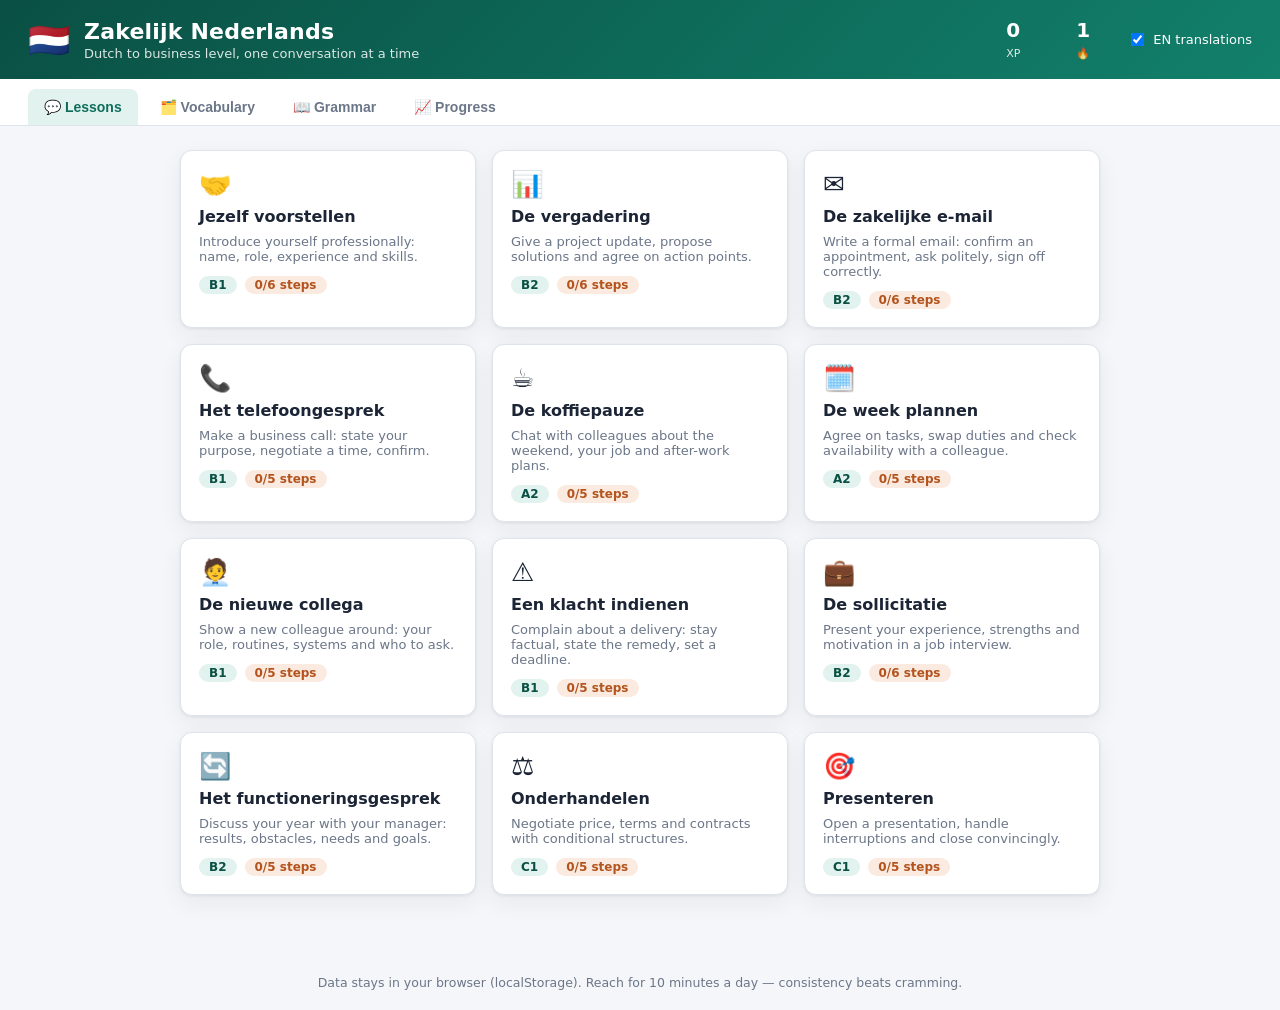
==== standalone.html @ 0f61bf0c "Add standalone single-file app and on-page startup diagnostics - standalone.html inlines all CSS/JS " ====
<!DOCTYPE html>
<html lang="en">
<head>
<meta charset="UTF-8" />
<meta name="viewport" content="width=device-width, initial-scale=1.0" />
<title>Zakelijk Nederlands — Dutch Business Chat Tutor (single file)</title>
<script>
window.onerror = function (msg, src, line) {
  var box = document.getElementById("fatal-error");
  if (box) {
    box.style.display = "block";
    box.textContent = "Error: " + msg + " (" + (src || "") + ":" + line + ")";
  }
  return false;
};
setTimeout(function () {
  var list = document.getElementById("scenario-list");
  var box = document.getElementById("fatal-error");
  if (list && list.children.length === 0 && box) {
    box.style.display = "block";
    box.textContent = "The app could not start: its script files did not load. Make sure index.html, styles.css and the js folder were all extracted together into the same folder — or open standalone.html, which works as a single file.";
  }
}, 1500);
</script>
<style>
:root {
  --bg: #f4f6f9;
  --panel: #ffffff;
  --ink: #1c2536;
  --muted: #6b7688;
  --accent: #0e6e5c;
  --accent-dark: #0a5044;
  --accent-soft: #e2f2ee;
  --line: #dfe4ec;
  --warn: #b3541e;
  --bot-bg: #ffffff;
  --user-bg: #0e6e5c;
  --radius: 12px;
  --shadow: 0 1px 3px rgba(28, 37, 54, 0.08), 0 8px 24px rgba(28, 37, 54, 0.06);
}

* { box-sizing: border-box; }

body {
  margin: 0;
  font-family: "Segoe UI", system-ui, -apple-system, sans-serif;
  background: var(--bg);
  color: var(--ink);
}

.topbar {
  display: flex;
  justify-content: space-between;
  align-items: center;
  flex-wrap: wrap;
  gap: 12px;
  padding: 18px 28px;
  background: linear-gradient(135deg, #0a5044, #0e6e5c 60%, #12806b);
  color: #fff;
}

.brand { display: flex; align-items: center; gap: 14px; }
.brand .flag { font-size: 34px; }
.brand h1 { margin: 0; font-size: 22px; letter-spacing: 0.2px; }
.tagline { margin: 2px 0 0; font-size: 13px; opacity: 0.85; }

.stats { display: flex; align-items: center; gap: 18px; }
.stat { text-align: center; min-width: 52px; }
.stat-num { display: block; font-size: 20px; font-weight: 700; }
.stat-label { font-size: 11px; opacity: 0.85; }

.toggle { display: flex; align-items: center; gap: 6px; font-size: 13px; cursor: pointer; }

.tabs {
  display: flex;
  gap: 6px;
  padding: 10px 28px 0;
  background: var(--panel);
  border-bottom: 1px solid var(--line);
}

.tab {
  border: none;
  background: transparent;
  padding: 10px 16px;
  font-size: 14px;
  font-weight: 600;
  color: var(--muted);
  border-radius: 8px 8px 0 0;
  cursor: pointer;
}

.tab.active { color: var(--accent); background: var(--accent-soft); }

main { max-width: 960px; margin: 0 auto; padding: 24px 20px 60px; }

.view { display: none; }
.view.active { display: block; }
.hidden { display: none !important; }

h2 { font-size: 20px; margin: 8px 0 6px; }
h3 { font-size: 16px; margin: 26px 0 10px; }
.muted { color: var(--muted); font-size: 13px; }

.scenario-list {
  display: grid;
  grid-template-columns: repeat(auto-fill, minmax(280px, 1fr));
  gap: 16px;
}

.scenario-card {
  background: var(--panel);
  border: 1px solid var(--line);
  border-radius: var(--radius);
  padding: 18px;
  cursor: pointer;
  box-shadow: var(--shadow);
  transition: transform 0.12s ease, border-color 0.12s ease;
  display: flex;
  flex-direction: column;
  gap: 8px;
}

.scenario-card:hover { transform: translateY(-2px); border-color: var(--accent); }
.scenario-card .icon { font-size: 26px; }
.scenario-card h3 { margin: 0; font-size: 16px; }
.scenario-card p { margin: 0; font-size: 13px; color: var(--muted); }

.chip {
  display: inline-block;
  padding: 2px 10px;
  border-radius: 999px;
  background: var(--accent-soft);
  color: var(--accent-dark);
  font-size: 12px;
  font-weight: 700;
}

.chip.done { background: #e7f0e2; color: #3c6e26; }
.chip.warn { background: #fbeadf; color: var(--warn); }

.scenario-header { display: flex; align-items: center; justify-content: space-between; gap: 12px; flex-wrap: wrap; }
.scenario-title { display: flex; align-items: center; gap: 10px; }
.step-dots { display: flex; gap: 6px; }
.step-dots span { width: 10px; height: 10px; border-radius: 50%; background: var(--line); }
.step-dots span.done { background: var(--accent); }
.step-dots span.current { background: var(--warn); }

.tips-box {
  background: #fdf8ef;
  border: 1px solid #eedfbf;
  border-radius: var(--radius);
  padding: 12px 16px;
  margin: 14px 0;
  font-size: 13.5px;
}
.tips-box strong { display: block; margin-bottom: 4px; }
.tips-box ul { margin: 0; padding-left: 18px; }

.chat-window {
  background: #eef1f6;
  border: 1px solid var(--line);
  border-radius: var(--radius);
  height: 420px;
  overflow-y: auto;
  padding: 18px;
  display: flex;
  flex-direction: column;
  gap: 12px;
}

.msg { max-width: 78%; padding: 10px 14px; border-radius: 14px; font-size: 15px; line-height: 1.45; box-shadow: var(--shadow); }
.msg.bot { background: var(--bot-bg); border: 1px solid var(--line); align-self: flex-start; border-bottom-left-radius: 4px; }
.msg.user { background: var(--user-bg); color: #fff; align-self: flex-end; border-bottom-right-radius: 4px; }
.msg.coach { background: #fff7ed; border: 1px solid #f5ddba; color: #7c4a12; align-self: flex-start; max-width: 92%; font-size: 13.5px; }
.msg .nl { font-weight: 600; }
.msg .nl-block { display: block; }
.msg .en-block { display: block; margin-top: 4px; font-size: 13px; opacity: 0.75; font-weight: 400; }
.msg.user .en-block { opacity: 0.8; }
.msg.coach .label { display: block; font-weight: 700; text-transform: uppercase; font-size: 11px; letter-spacing: 0.6px; margin-bottom: 3px; }
.msg.typing { opacity: 0.6; font-style: italic; }

.composer { display: flex; gap: 8px; margin-top: 14px; }
#chat-input {
  flex: 1;
  padding: 12px 14px;
  border: 1px solid var(--line);
  border-radius: 10px;
  font-size: 15px;
  font-family: inherit;
}
#chat-input:focus { outline: 2px solid var(--accent); border-color: transparent; }

.btn {
  border: 1px solid var(--line);
  background: var(--panel);
  color: var(--ink);
  padding: 10px 16px;
  border-radius: 10px;
  font-size: 14px;
  font-weight: 600;
  cursor: pointer;
  font-family: inherit;
}
.btn.primary { background: var(--accent); border-color: var(--accent); color: #fff; }
.btn.primary:hover { background: var(--accent-dark); }
.btn.ghost { background: transparent; }
.btn.ghost:hover { background: var(--accent-soft); }
.btn.small { padding: 4px 10px; font-size: 12px; }

.composer-foot { min-height: 20px; margin-top: 6px; font-size: 13px; color: var(--muted); }
#coach-note.good { color: var(--accent); }
#coach-note.warn { color: var(--warn); }

.vocab-controls { display: flex; justify-content: space-between; align-items: flex-end; gap: 14px; flex-wrap: wrap; }
.vocab-buttons { display: flex; gap: 8px; align-items: center; flex-wrap: wrap; }
.vocab-buttons select { padding: 9px 10px; border: 1px solid var(--line); border-radius: 8px; font-family: inherit; font-size: 13px; }

.review-panel { margin: 18px 0; }
.flashcard {
  background: var(--panel);
  border: 1px solid var(--line);
  border-radius: var(--radius);
  padding: 22px;
  box-shadow: var(--shadow);
  text-align: center;
}
.card-top { display: flex; justify-content: space-between; align-items: center; margin-bottom: 10px; }
.card-word { font-size: 28px; font-weight: 700; margin: 18px 0; }
.card-answer { font-size: 18px; color: var(--accent-dark); margin-bottom: 14px; }
.card-actions { display: flex; flex-direction: column; gap: 12px; align-items: center; }
.grade-row { display: flex; gap: 8px; }
.btn.grade.again { border-color: #d8a29a; color: #a83a2c; }
.btn.grade.hard { border-color: #e0bd8a; color: #94601a; }
.btn.grade.good { border-color: #9fc6a4; color: #2f7a3a; }
.btn.grade.easy { border-color: #9ab7d8; color: #2b5fa3; }

.vocab-table { margin-top: 8px; display: grid; grid-template-columns: repeat(auto-fill, minmax(260px, 1fr)); gap: 10px; }
.vocab-item {
  background: var(--panel);
  border: 1px solid var(--line);
  border-radius: 10px;
  padding: 10px 14px;
  font-size: 14px;
}
.vocab-item .nl-word { font-weight: 700; }
.vocab-item .en-word { display: block; color: var(--muted); font-size: 13px; margin-top: 2px; }
.vocab-item .meta { display: flex; gap: 6px; margin-top: 6px; }
.vocab-item .box-chip { font-size: 11px; padding: 1px 8px; border-radius: 999px; background: var(--accent-soft); color: var(--accent-dark); }

.grammar-list { display: grid; gap: 12px; }
.grammar-item { background: var(--panel); border: 1px solid var(--line); border-radius: var(--radius); padding: 16px 18px; }
.grammar-item h4 { margin: 0 0 6px; font-size: 15px; }
.grammar-item p { margin: 0; font-size: 14px; line-height: 1.55; color: #33405a; }

.progress-cards { display: grid; grid-template-columns: repeat(auto-fill, minmax(180px, 1fr)); gap: 12px; }
.progress-card { background: var(--panel); border: 1px solid var(--line); border-radius: var(--radius); padding: 16px; }
.progress-card .big { font-size: 26px; font-weight: 800; color: var(--accent-dark); }
.progress-card .lbl { font-size: 12px; color: var(--muted); text-transform: uppercase; letter-spacing: 0.5px; }

.progress-scenarios { display: grid; gap: 10px; }
.progress-row { display: flex; align-items: center; gap: 12px; background: var(--panel); border: 1px solid var(--line); border-radius: 10px; padding: 10px 14px; }
.progress-row .name { flex: 1; font-size: 14px; font-weight: 600; }
.progress-bar { width: 180px; height: 8px; background: var(--line); border-radius: 999px; overflow: hidden; }
.progress-bar i { display: block; height: 100%; background: var(--accent); }

.foot { text-align: center; color: var(--muted); font-size: 12.5px; padding: 20px; }

.fatal-error {
  display: none;
  margin: 16px auto 0;
  max-width: 720px;
  background: #fbe3e0;
  border: 1px solid #e5a49d;
  color: #8c2f24;
  border-radius: 10px;
  padding: 12px 16px;
  font-size: 14px;
  text-align: left;
}

.storage-warning {
  margin: 0 auto 10px;
  max-width: 640px;
  background: #fbeadf;
  border: 1px solid #ecc7a8;
  color: var(--warn);
  border-radius: 10px;
  padding: 10px 14px;
  font-size: 13px;
  text-align: left;
}

@media (max-width: 640px) {
  .topbar { padding: 14px 16px; }
  .tabs { padding: 8px 12px 0; }
  .chat-window { height: 340px; }
  .progress-bar { width: 100px; }
}

</style>
</head>
<body>
<div id="fatal-error" class="fatal-error" style="display:none"></div>
<noscript><div class="fatal-error">This app needs JavaScript enabled.</div></noscript>
<header class="topbar">
  <div class="brand">
    <span class="flag">🇳🇱</span>
    <div>
      <h1>Zakelijk Nederlands</h1>
      <p class="tagline">Dutch to business level, one conversation at a time</p>
    </div>
  </div>
  <div class="stats">
    <div class="stat" title="Experience points"><span class="stat-num" id="stat-xp">0</span><span class="stat-label">XP</span></div>
    <div class="stat" title="Day streak"><span class="stat-num" id="stat-streak">1</span><span class="stat-label">🔥</span></div>
    <label class="toggle">
      <input type="checkbox" id="toggle-translations" checked />
      <span>EN translations</span>
    </label>
  </div>
</header>

<nav class="tabs">
  <button class="tab active" data-view="lessons">💬 Lessons</button>
  <button class="tab" data-view="vocab">🗂️ Vocabulary</button>
  <button class="tab" data-view="grammar">📖 Grammar</button>
  <button class="tab" data-view="progress">📈 Progress</button>
</nav>

<main id="main">

  <section id="view-lessons" class="view active">
    <div id="scenario-list" class="scenario-list"></div>

    <div id="scenario-view" class="scenario-view hidden">
      <div class="scenario-header">
        <button class="btn ghost" id="btn-back">← All scenarios</button>
        <div class="scenario-title">
          <h2 id="scenario-heading"></h2>
          <span class="chip" id="scenario-level"></span>
        </div>
        <div class="step-dots" id="step-dots"></div>
      </div>
      <div class="tips-box" id="tips-box"></div>
      <div class="chat-window" id="chat-window"></div>
      <div class="composer">
        <input type="text" id="chat-input" placeholder="Schrijf je antwoord in het Nederlands…" autocomplete="off" />
        <button class="btn primary" id="btn-send">Send</button>
        <button class="btn ghost" id="btn-hint" title="Get a hint">Hint</button>
        <button class="btn ghost" id="btn-show-answer" title="Reveal a model answer">Show answer</button>
      </div>
      <div class="composer-foot">
        <span id="coach-note"></span>
      </div>
    </div>
  </section>

  <section id="view-vocab" class="view">
    <div class="vocab-controls">
      <div>
        <h2>Business vocabulary</h2>
        <p class="muted" id="vocab-summary"></p>
      </div>
      <div class="vocab-buttons">
        <select id="vocab-filter-module"></select>
        <select id="vocab-filter-level">
          <option value="all">All levels</option>
          <option value="A1">A1</option>
          <option value="A2">A2</option>
          <option value="B1">B1</option>
          <option value="B2">B2</option>
          <option value="C1">C1</option>
        </select>
        <button class="btn primary" id="btn-review">Review session</button>
      </div>
    </div>
    <div id="review-panel" class="review-panel hidden">
      <div class="flashcard" id="flashcard">
        <div class="card-top"><span id="review-progress" class="muted"></span><button class="btn ghost small" id="btn-end-review">End</button></div>
        <div class="card-word" id="card-nl"></div>
        <div class="card-answer hidden" id="card-en"></div>
        <div class="card-actions">
          <button class="btn ghost" id="btn-reveal">Show meaning</button>
          <div class="grade-row hidden" id="grade-row">
            <button class="btn grade again" data-grade="again">Again</button>
            <button class="btn grade hard" data-grade="hard">Hard</button>
            <button class="btn grade good" data-grade="good">Good</button>
            <button class="btn grade easy" data-grade="easy">Easy</button>
          </div>
        </div>
      </div>
    </div>
    <div id="vocab-table" class="vocab-table"></div>
  </section>

  <section id="view-grammar" class="view">
    <h2>Grammar essentials for business Dutch</h2>
    <div id="grammar-list" class="grammar-list"></div>
  </section>

  <section id="view-progress" class="view">
    <h2>Your progress</h2>
    <div class="progress-cards" id="progress-cards"></div>
    <h3>Scenario completion</h3>
    <div id="progress-scenarios" class="progress-scenarios"></div>
  </section>

</main>

<footer class="foot">
  Data stays in your browser (localStorage). Reach for 10 minutes a day — consistency beats cramming.
</footer>

<script>
const VOCAB = [
  { nl: "de functie", en: "the position / job title", level: "A2", module: "introductions" },
  { nl: "de afdeling", en: "the department", level: "A2", module: "introductions" },
  { nl: "de werkervaring", en: "the work experience", level: "A2", module: "introductions" },
  { nl: "de vaardigheden", en: "the skills", level: "B1", module: "introductions" },
  { nl: "de collega", en: "the colleague", level: "A1", module: "introductions" },
  { nl: "de opdrachtgever", en: "the client / commissioner", level: "B2", module: "introductions" },
  { nl: "het bedrijf", en: "the company", level: "A1", module: "introductions" },
  { nl: "de vestiging", en: "the branch / office location", level: "B1", module: "introductions" },
  { nl: "de vergadering", en: "the meeting", level: "A2", module: "meeting" },
  { nl: "de notulen", en: "the minutes", level: "B2", module: "meeting" },
  { nl: "de agenda", en: "the agenda", level: "A2", module: "meeting" },
  { nl: "de stand van zaken", en: "the state of affairs / status", level: "B2", module: "meeting" },
  { nl: "de vertraging", en: "the delay", level: "B1", module: "meeting" },
  { nl: "het voorstel", en: "the proposal", level: "B1", module: "meeting" },
  { nl: "de deadline", en: "the deadline", level: "A2", module: "meeting" },
  { nl: "vastleggen", en: "to record / put in writing", level: "B2", module: "meeting" },
  { nl: "toelichten", en: "to explain / elaborate", level: "B2", module: "meeting" },
  { nl: "vergaderen", en: "to hold a meeting", level: "B1", module: "meeting" },
  { nl: "de afspraak", en: "the appointment / agreement", level: "A2", module: "email" },
  { nl: "de bijlage", en: "the attachment", level: "B1", module: "email" },
  { nl: "bevestigen", en: "to confirm", level: "B1", module: "email" },
  { nl: "annuleren", en: "to cancel", level: "A2", module: "email" },
  { nl: "uitstellen", en: "to postpone", level: "B2", module: "email" },
  { nl: "opvolgen", en: "to follow up", level: "B2", module: "email" },
  { nl: "met vriendelijke groet", en: "kind regards", level: "A2", module: "email" },
  { nl: "in bijlage vindt u", en: "attached you will find", level: "B2", module: "email" },
  { nl: "zo spoedig mogelijk", en: "as soon as possible", level: "B2", module: "email" },
  { nl: "ter uw informatie", en: "for your information", level: "C1", module: "email" },
  { nl: "namens", en: "on behalf of", level: "B1", module: "email" },
  { nl: "de afspraak bevestigen", en: "to confirm the appointment", level: "B1", module: "email" },
  { nl: "bellen", en: "to call / phone", level: "A1", module: "phone" },
  { nl: "doorverbinden", en: "to transfer (a call)", level: "B1", module: "phone" },
  { nl: "uitkomen", en: "to suit / be convenient", level: "B1", module: "phone" },
  { nl: "de afspraak verzetten", en: "to move/reschedule the appointment", level: "B2", module: "phone" },
  { nl: "beschikbaar", en: "available", level: "A2", module: "phone" },
  { nl: "de ontvangstbevestiging", en: "acknowledgement of receipt", level: "C1", module: "phone" },
  { nl: "de overeenkomst", en: "the contract / agreement", level: "B2", module: "negotiation" },
  { nl: "de voorwaarden", en: "the terms / conditions", level: "B2", module: "negotiation" },
  { nl: "de korting", en: "the discount", level: "B1", module: "negotiation" },
  { nl: "de offerte", en: "the quotation", level: "B2", module: "negotiation" },
  { nl: "de factuur", en: "the invoice", level: "B1", module: "negotiation" },
  { nl: "het budget", en: "the budget", level: "A2", module: "negotiation" },
  { nl: "onderhandelen", en: "to negotiate", level: "B2", module: "negotiation" },
  { nl: "akkoord gaan met", en: "to agree to", level: "B1", module: "negotiation" },
  { nl: "concessie doen", en: "to make a concession", level: "C1", module: "negotiation" },
  { nl: "de opdracht", en: "the assignment / order", level: "B2", module: "negotiation" },
  { nl: "de omzet", en: "the revenue / turnover", level: "B2", module: "presentation" },
  { nl: "de winst", en: "the profit", level: "B1", module: "presentation" },
  { nl: "de marge", en: "the margin", level: "C1", module: "presentation" },
  { nl: "de groei", en: "the growth", level: "B1", module: "presentation" },
  { nl: "de grafiek", en: "the chart / graph", level: "B1", module: "presentation" },
  { nl: "presenteren", en: "to present", level: "B1", module: "presentation" },
  { nl: "toelichten", en: "to explain / go into", level: "B2", module: "presentation" },
  { nl: "concluderen", en: "to conclude", level: "B2", module: "presentation" },
  { nl: "de conclusie", en: "the conclusion", level: "B1", module: "presentation" },
  { nl: "de aanwezigheid", en: "the attendance / presence", level: "B2", module: "presentation" },
  { nl: "onder de aandacht brengen", en: "to bring to attention", level: "C1", module: "presentation" },
  { nl: "de koffiepauze", en: "the coffee break", level: "A1", module: "smalltalk" },
  { nl: "gezellig", en: "nice, sociable, convivial", level: "A2", module: "smalltalk" },
  { nl: "bijpraten", en: "to catch up", level: "B1", module: "smalltalk" },
  { nl: "de lunchpauze", en: "the lunch break", level: "A1", module: "smalltalk" },
  { nl: "het teamuitje", en: "the team outing", level: "B2", module: "smalltalk" },
  { nl: "de planning", en: "the schedule / planning", level: "A2", module: "planning" },
  { nl: "doornemen", en: "to go through / review", level: "B1", module: "planning" },
  { nl: "overnemen", en: "to take over", level: "B1", module: "planning" },
  { nl: "de weekplanning", en: "the weekly schedule", level: "B1", module: "planning" },
  { nl: "afronden", en: "to finish / complete", level: "B1", module: "planning" },
  { nl: "de sollicitatie", en: "the job application", level: "B2", module: "interview" },
  { nl: "de sollicitant", en: "the applicant / candidate", level: "B2", module: "interview" },
  { nl: "het sterke punt", en: "the strong point", level: "B2", module: "interview" },
  { nl: "het zwakke punt", en: "the weak point", level: "B2", module: "interview" },
  { nl: "de groeimogelijkheden", en: "the growth opportunities", level: "B2", module: "interview" },
  { nl: "ervaring opdoen", en: "to gain experience", level: "B1", module: "interview" },
  { nl: "het functioneringsgesprek", en: "the performance review", level: "B2", module: "feedback" },
  { nl: "tevreden zijn over", en: "to be satisfied with", level: "B1", module: "feedback" },
  { nl: "tegen iets aanlopen", en: "to run into something", level: "B2", module: "feedback" },
  { nl: "tussentijds", en: "interim / mid-term", level: "B2", module: "feedback" },
  { nl: "het doel", en: "the goal", level: "A2", module: "feedback" },
  { nl: "de verantwoordelijkheid", en: "the responsibility", level: "B1", module: "feedback" },
  { nl: "de klacht", en: "the complaint", level: "B1", module: "complaint" },
  { nl: "een klacht indienen", en: "to file a complaint", level: "B2", module: "complaint" },
  { nl: "de levering", en: "the delivery", level: "B1", module: "complaint" },
  { nl: "beschadigd", en: "damaged", level: "B1", module: "complaint" },
  { nl: "de compensatie", en: "the compensation", level: "B2", module: "complaint" },
  { nl: "de creditnota", en: "the credit note", level: "C1", module: "complaint" },
  { nl: "inwerken", en: "to train / orient a new employee", level: "B2", module: "onboarding" },
  { nl: "uitleggen", en: "to explain", level: "A2", module: "onboarding" },
  { nl: "de introductie", en: "the introduction", level: "A2", module: "onboarding" },
  { nl: "terechtkomen bij", en: "to end up with / turn to (someone)", level: "B1", module: "onboarding" }
];

const SCENARIOS = [
  {
    id: "introductions",
    title: "Jezelf voorstellen",
    titleEn: "Introducing yourself",
    level: "B1",
    icon: "🤝",
    blurb: "Introduce yourself professionally: name, role, experience and skills.",
    tips: [
      "Use 'u' (formal 'you') in first business contact. Switch to 'je' only when invited.",
      "Jobs: softwareontwikkelaar (developer), marketeer, financieel analist, accountmanager, projectleider.",
      "'Ik werk al drie jaar...' — 'al' signals duration so far."
    ],
    steps: [
      {
        bot: "Goedemorgen! Ik ben Sanne de Vries, accountmanager bij Van Dijk & Partner. En u?",
        en: "Good morning! I'm Sanne de Vries, account manager at Van Dijk & Partner. And you?",
        hint: "Greet them and give your name: 'Goedemorgen, ik ben ...' or 'Goedemorgen, mijn naam is ...'",
        nudge: "Dutch word order: 'Ik ben' + name. Don't forget the greeting.",
        accept: [
          "Goedemorgen, ik ben {naam}",
          "Goedemorgen, mijn naam is {naam}",
          "Goedemorgen! Ik ben {naam}",
          "Hallo, ik ben {naam}",
          "Goedemiddag, ik ben {naam}"
        ]
      },
      {
        bot: "Aangenaam. En wat is uw functie, als ik mag vragen?",
        en: "Nice to meet you. And what is your position, if I may ask?",
        hint: "Say your job title: 'Ik ben ...' (I am ...) or 'Ik werk als ...' (I work as ...).",
        nudge: "Structure: 'Ik ben' + job title + optional 'bij' + company.",
        accept: [
          "Ik ben {functie} bij {bedrijf}",
          "Ik werk als {functie} bij {bedrijf}",
          "Ik ben {functie}",
          "Ik werk als {functie}",
          "Ik ben {functie} bij {bedrijf} in {plaats}"
        ]
      },
      {
        bot: "Interessant. Hoe lang werkt u al in deze functie?",
        en: "Interesting. How long have you been in this position?",
        hint: "Use 'al' + duration: 'Ik werk hier al drie jaar.' (twee weken, zes maanden, tien jaar...)",
        nudge: "Pattern: 'Ik werk' + place/context + 'al' + time period.",
        accept: [
          "Ik werk al {tijd} in deze functie",
          "Ik werk hier al {tijd}",
          "Ik werk al {tijd} bij {bedrijf}",
          "Ik doe dit werk al {tijd}",
          "Ik ben al {tijd} {functie}"
        ]
      },
      {
        bot: "En wat zijn uw belangrijkste vaardigheden?",
        en: "And what are your most important skills?",
        hint: "Try: 'Mijn belangrijkste vaardigheden zijn ...' or 'Ik ben goed in ...' or 'Ik heb ervaring met ...'",
        nudge: "Use the plural: 'Mijn belangrijkste vaardigheden zijn ...' (note: 'zijn', not 'is').",
        accept: [
          "Mijn belangrijkste vaardigheden zijn {vaardigheden}",
          "Ik ben goed in {vaardigheden}",
          "Ik heb ervaring met {vaardigheden}",
          "Mijn sterke punten zijn {vaardigheden}",
          "Ik ben sterk in {vaardigheden}"
        ]
      },
      {
        bot: "Mooi. Waarom bent u geïnteresseerd in samenwerking met ons bedrijf?",
        en: "Great. Why are you interested in working with our company?",
        hint: "Give a reason: 'Omdat ...' (because ...) or 'Ik ben geïnteresseerd in ...' — mention their market, product or reputation.",
        nudge: "'Omdat' sends the verb to the end: 'Omdat jullie sterk zijn in ...'",
        accept: [
          "Ik ben geïnteresseerd in {reden}",
          "Omdat {reden}",
          "Ik zou graag met u samenwerken vanwege {reden}",
          "Ik ben geïnteresseerd in een samenwerking omdat {reden}",
          "Vanwege {reden}"
        ]
      },
      {
        bot: "Uitstekend. Ik stuur u een e-mail om een afspraak in te plannen. Tot snel!",
        en: "Excellent. I'll send you an email to schedule a meeting. See you soon!",
        hint: "Close politely: 'Tot snel!', 'Bedankt, tot dan!' or 'Prima, ik kijk ernaar uit.'",
        nudge: "Any friendly sign-off works: 'Tot snel', 'Bedankt en tot dan', 'Ik kijk ernaar uit'.",
        accept: [
          "Tot snel",
          "Bedankt, tot snel",
          "Prima, tot dan",
          "Goed, tot dan",
          "Bedankt, ik kijk ernaar uit"
        ]
      }
    ]
  },
  {
    id: "meeting",
    title: "De vergadering",
    titleEn: "The meeting",
    level: "B2",
    icon: "📊",
    blurb: "Give a project update, propose solutions and agree on action points.",
    tips: [
      "'De stand van zaken' = current status. 'Toelichten' = to explain in more detail.",
      "Proposals: 'Ik stel voor om ...' sends the verb to the end: 'Ik stel voor om de deadline te verlengen.'",
      "Action points: 'Ik neem ... voor mijn rekening' = I'll take care of ..."
    ],
    steps: [
      {
        bot: "Goedemiddag allemaal. Laten we beginnen. Kun jij kort de stand van zaken van het project toelichten?",
        en: "Good afternoon everyone. Let's start. Could you briefly explain the status of the project?",
        hint: "Start with 'Natuurlijk' or 'Zeker' and describe the status: 'Het project verloopt ...' (goed / volgens plan / moeilijk).",
        nudge: "Structure: 'Het project verloopt' + adverb, or 'De stand van zaken is als volgt: ...'",
        accept: [
          "Natuurlijk, het project verloopt {status}",
          "De stand van zaken is als volgt: {status}",
          "Het project is {status}",
          "Zeker, het project verloopt {status}",
          "Het project verloopt {status}"
        ]
      },
      {
        bot: "Goed om te horen. Lopen we nog vertraging op?",
        en: "Good to hear. Are we still running into any delay?",
        hint: "Answer yes or no: 'Nee, we lopen geen vertraging op.' or 'Ja, we lopen iets vertraging op door ...'",
        nudge: "'Lopen ... op' splits: 'we lopen geen vertraging op'.",
        accept: [
          "Nee, we lopen geen vertraging op",
          "Ja, we lopen iets vertraging op door {oorzaak}",
          "Ja, er is een kleine vertraging van {tijd}",
          "Nee, we liggen precies op schema",
          "Ja, we lopen {tijd} vertraging op"
        ]
      },
      {
        bot: "En wat is jullie voorstel om dat op te lossen?",
        en: "And what is your proposal to solve that?",
        hint: "'Ik stel voor om ...' (I propose to ...) or 'Mijn voorstel is om ...' or 'We kunnen ...'",
        nudge: "After 'om', the verb goes to the end: 'Ik stel voor om extra mensen in te zetten.'",
        accept: [
          "Mijn voorstel is om {voorstel}",
          "We kunnen {voorstel}",
          "Ik stel voor om {voorstel}",
          "We zouden {voorstel} kunnen",
          "Het beste is om {voorstel}"
        ]
      },
      {
        bot: "Kun je dat toelichten? Waarom denk je dat dat gaat werken?",
        en: "Can you elaborate? Why do you think that will work?",
        hint: "Give a reason with 'Omdat ...' — remember the verb goes to the end after 'omdat'.",
        nudge: "Example: 'Omdat we dan meer capacity hebben en de deadline haalbaar is.'",
        accept: [
          "Omdat {reden}",
          "Dat denk ik omdat {reden}",
          "De reden is dat {reden}",
          "Omdat wij {reden}",
          "Dat werkt omdat {reden}"
        ]
      },
      {
        bot: "Prima. Leggen we dat vast in de notulen? Wie doet wat tegen wanneer?",
        en: "Good. Shall we record that in the minutes? Who does what by when?",
        hint: "Claim a task with a deadline: 'Ik neem ... voor mijn rekening en lever op voor ...' or 'Ik zorg dat ... klaar is voor ...'",
        nudge: "Deadline formula: 'vóór vrijdag', 'voor het einde van de week', 'vóór 1 juni'.",
        accept: [
          "Ik neem {taak} voor mijn rekening en lever het op voor {deadline}",
          "Ik zorg dat {taak} klaar is voor {deadline}",
          "Ik doe {taak} en dat is klaar voor {deadline}",
          "Ik pak {taak} op, klaar vóór {deadline}",
          "Ik neem {taak} op me voor {deadline}"
        ]
      },
      {
        bot: "Afgesproken. Dan sluiten we de vergadering af. Bedankt allemaal!",
        en: "Agreed. Then we'll close the meeting. Thanks everyone!",
        hint: "You can close too: 'Bedankt allemaal!' or summarize: 'Dus: ik lever het rapport vóór vrijdag.'",
        nudge: "Repeat your action point to close: 'Dus ik lever ... voor ...' or just thank everyone.",
        accept: [
          "Bedankt allemaal",
          "Bedankt, tot de volgende vergadering",
          "Dus ik lever {taak} voor {deadline}",
          "Prima, bedankt allemaal",
          "Tot vrijdag"
        ]
      }
    ]
  },
  {
    id: "email",
    title: "De zakelijke e-mail",
    titleEn: "The business email",
    level: "B2",
    icon: "✉️",
    blurb: "Write a formal email: confirm an appointment, ask politely, sign off correctly.",
    tips: [
      "Formal opening: 'Geachte heer/mevrouw Jansen,' — informal: 'Beste Pieter,'",
      "Polite request: 'Zou u ... kunnen ...?' or 'Kunt u alstublieft ...?'",
      "Sign-off: 'Met vriendelijke groet,' (standard) or 'Hoogachtend,' (very formal)."
    ],
    steps: [
      {
        bot: "Oefening: bevestig een afspraak met mevrouw Jansen op dinsdag 14 mei om 10:00. Hoe begin je de e-mail? (formeel)",
        en: "Exercise: confirm an appointment with Mrs Jansen on Tuesday 14 May at 10:00. How do you open the email? (formal)",
        hint: "Formal salutation: 'Geachte mevrouw Jansen,' (Dear Mrs Jansen,)",
        nudge: "'Geachte' + title + surname + comma. 'Beste' is too informal here.",
        accept: [
          "Geachte mevrouw Jansen,",
          "Geachte mevrouw {naam},",
          "Geachte mevrouw Jansen",
          "Geachte heer of mevrouw Jansen,"
        ]
      },
      {
        bot: "Goed. Nu de eerste zin: bevestig de afspraak.",
        en: "Good. Now the first sentence: confirm the appointment.",
        hint: "'Hierbij bevestig ik onze afspraak op dinsdag 14 mei om 10:00.'",
        nudge: "Pattern: 'Hierbij bevestig ik' + what + 'op' + day + date + 'om' + time.",
        accept: [
          "Hierbij bevestig ik onze afspraak op dinsdag 14 mei om 10:00",
          "Ik bevestig hierbij onze afspraak van dinsdag 14 mei om 10:00",
          "Hierbij bevestig ik graag onze afspraak op dinsdag 14 mei om 10:00",
          "Ik bevestig onze afspraak op dinsdag 14 mei om 10:00",
          "Hierbij bevestig ik onze afspraak op dinsdag veertien mei om tien uur"
        ]
      },
      {
        bot: "Nu vraag je beleefd of zij de agenda kan bevestigen.",
        en: "Now politely ask whether she can confirm the agenda.",
        hint: "'Zou u de agenda kunnen bevestigen?' or 'Kunt u de agenda bevestigen?'",
        nudge: "Most polite: 'Zou u ... kunnen ...?' — conditional + infinitive at the end.",
        accept: [
          "Zou u de agenda kunnen bevestigen?",
          "Kunt u de agenda bevestigen?",
          "Zou u zo vriendelijk willen zijn de agenda te bevestigen?",
          "Zou u de agenda kunnen bevestigen",
          "Kunt u alstublieft de agenda bevestigen?"
        ]
      },
      {
        bot: "Vraag tot slot of zij contact opneemt bij vragen.",
        en: "Finally, ask whether she will get in touch with any questions.",
        hint: "'Bij vragen kunt u altijd contact met ons opnemen.' or 'Mocht u vragen hebben, neem dan contact op.'",
        nudge: "'Mocht u vragen hebben' = should you have questions — formal and idiomatic.",
        accept: [
          "Neem contact met ons op als u vragen heeft",
          "Bij vragen kunt u altijd contact met ons opnemen",
          "Mocht u vragen hebben, neem dan contact met ons op",
          "Als u vragen heeft, kunt u altijd contact opnemen",
          "Bij vragen kunt u contact met ons opnemen"
        ]
      },
      {
        bot: "En hoe sluit je de e-mail af?",
        en: "And how do you close the email?",
        hint: "'Met vriendelijke groet,' (kind regards,) — the standard formal sign-off.",
        nudge: "Don't forget the comma: 'Met vriendelijke groet,'",
        accept: [
          "Met vriendelijke groet,",
          "Met vriendelijke groet",
          "Hoogachtend,",
          "Met vriendelijke groeten,",
          "Met vriendelijke groet, {naam}"
        ]
      },
      {
        bot: "Perfect. Dit is de basis van elke zakelijke e-mail: aanhef, doel in de eerste zin, beleefd verzoek, afsluiting.",
        en: "Perfect. This is the basis of every business email: salutation, purpose in the first sentence, polite request, sign-off.",
        hint: "Press 'Volgende scenario' to continue.",
        nudge: "Anything like 'Bedankt' or 'Volgende' closes the exercise.",
        accept: ["Volgende", "Oké", "Bedankt", "Klaar", "Volgende scenario"]
      }
    ]
  },
  {
    id: "phone",
    title: "Het telefoongesprek",
    titleEn: "The phone call",
    level: "B1",
    icon: "📞",
    blurb: "Make a business call: state your purpose, negotiate a time, confirm.",
    tips: [
      "Answer professionally: 'Goedemorgen, u spreekt met ...' (you're speaking with ...)",
      "Purpose: 'Ik bel omdat ...' or 'Ik wil graag ...' (I would like to ...)",
      "Convenience: 'Zou dinsdag om 14:00 uitkomen?' — 'uitkomen' = to suit."
    ],
    steps: [
      {
        bot: "Logistiek B.V., u spreekt met Jeroen Bakker. Waarmee kan ik u helpen?",
        en: "Logistiek B.V., you're speaking with Jeroen Bakker. How can I help you?",
        hint: "State who you are and why you call: 'Goedemorgen, mijn naam is ... Ik bel omdat ...'",
        nudge: "'Ik bel omdat ...' sends the verb to the end: 'Ik bel omdat ik een afspraak wil maken.'",
        accept: [
          "Goedemorgen, ik bel omdat {reden}",
          "Goedemorgen, mijn naam is {naam}. Ik bel omdat {reden}",
          "Goedemorgen, ik wil graag {reden}",
          "Hallo, ik bel omdat {reden}",
          "Ik wil graag {reden}"
        ]
      },
      {
        bot: "Begrepen. Wanneer komt het u het beste uit?",
        en: "Understood. When suits you best?",
        hint: "Propose a time: 'Zou dinsdag om 14:00 uitkomen?' or 'Dinsdag om 14:00 zou mij goed uitkomen.'",
        nudge: "'Uitkomen' = suit. 'Zou ... uitkomen?' makes it a polite question.",
        accept: [
          "Zou dinsdag om 14:00 uitkomen?",
          "Dinsdag om 14:00 zou mij goed uitkomen",
          "Kunnen we dinsdag om 14:00?",
          "Past dinsdag om 14:00 u?",
          "Zou {tijd} uitkomen?"
        ]
      },
      {
        bot: "Dinsdag om 14:00 zit helaas vol. Kunt u later die dag, bijvoorbeeld om 16:00?",
        en: "Tuesday at 14:00 is unfortunately fully booked. Can you make it later that day, for example at 16:00?",
        hint: "Accept: 'Ja, 16:00 komt goed uit.' (Yes, 16:00 works for me.)",
        nudge: "'Dat komt goed uit' = that works well for me.",
        accept: [
          "Ja, 16:00 komt goed uit",
          "Ja, dat komt goed uit",
          "Zeker, om 16:00 kan ik",
          "Ja, om 16:00 komt mij goed uit",
          "Prima, 16:00 is goed"
        ]
      },
      {
        bot: "Top. Nog iets anders?",
        en: "Great. Anything else?",
        hint: "Close or ask one more thing: 'Nee, dat was alles. Bedankt!' or 'Ja, nog één vraag: ...'",
        nudge: "'Dat was alles' = that was everything / that's all.",
        accept: [
          "Nee, dat was alles. Bedankt!",
          "Nee verder, bedankt",
          "Ja, nog één vraag: {vraag}",
          "Nee, dat was alles",
          "Nee, dit is alles. Bedankt"
        ]
      },
      {
        bot: "Goed, dan bevestig ik de afspraak per e-mail. Fijne dag nog!",
        en: "OK, I'll confirm the appointment by email. Have a nice day!",
        hint: "Polite close: 'Fijne dag nog!' or 'Bedankt, u ook!'",
        nudge: "Mirror their closing: 'Fijne dag nog' or 'Bedankt, u ook'.",
        accept: [
          "Fijne dag nog!",
          "Bedankt, u ook!",
          "Fijne dag nog",
          "Bedankt, fijne dag",
          "U ook, bedankt"
        ]
      }
    ]
  },
  {
    id: "smalltalk",
    title: "De koffiepauze",
    titleEn: "Small talk at the office",
    level: "A2",
    icon: "☕",
    blurb: "Chat with colleagues about the weekend, your job and after-work plans.",
    tips: [
      "With colleagues 'je' is normal — reserve 'u' for clients and senior management.",
      "Return every question: 'Goed, en met jou?' (Fine, and you?)",
      "'Gezellig' is the most Dutch word there is: nice, sociable, pleasant."
    ],
    steps: [
      {
        bot: "Hoi! Even bijkomen van die vergadering, hè? Hoe was je weekend?",
        en: "Hi! Recovering from that meeting, right? How was your weekend?",
        hint: "Short answer + return the question: 'Goed, bedankt. En met jou?'",
        nudge: "'En met jou?' = and you? Keep it light and short.",
        accept: [
          "Goed, bedankt. En met jou?",
          "Het was goed, bedankt. En met jou?",
          "Prima, en met jou?",
          "Leuk, ik heb {activiteit} gedaan. En met jou?",
          "Rustig, en met jou?"
        ]
      },
      {
        bot: "Mijn weekend was rustig, ik heb gefietst en gelezen. Werk je al lang hier?",
        en: "My weekend was quiet, I cycled and read. Have you worked here long?",
        hint: "Use 'pas' (only/just) for short, 'al' (already) for long: 'Ik werk hier pas twee maanden.'",
        nudge: "'Ik werk hier pas' + short time, or 'Ik werk hier al' + time.",
        accept: [
          "Nee, ik werk hier pas {tijd}",
          "Ja, ik werk hier al {tijd}",
          "Ik werk hier al {tijd}",
          "Ik ben hier pas {tijd}",
          "Nog niet zo lang, pas {tijd}"
        ]
      },
      {
        bot: "Ah, leuk. En hoe vind je het hier tot nu toe?",
        en: "Ah, nice. And how do you like it here so far?",
        hint: "'Ik vind het leuk hier.' or 'Het bevalt me goed.' (I like it here.)",
        nudge: "'Het bevalt me goed' = it suits me well — very idiomatic.",
        accept: [
          "Ik vind het leuk hier",
          "Het bevalt me goed",
          "Prima, iedereen is behulpzaam",
          "De collega's zijn aardig en het werk is {mening}",
          "Ik voel me hier snel thuis"
        ]
      },
      {
        bot: "Mooi om te horen! Zullen we na het werk nog iets gaan drinken met het team?",
        en: "Good to hear! Shall we go for a drink after work with the team?",
        hint: "Accept ('Ja, leuk!') or politely decline ('Helaas, ik kan vandaag niet.').",
        nudge: "'Gezellig' is the perfect Dutch word here: 'Ja, gezellig!'",
        accept: [
          "Ja, leuk!",
          "Ja, gezellig",
          "Ja, ik kom graag",
          "Helaas, ik kan vandaag niet",
          "Graag! Hoe laat?"
        ]
      },
      {
        bot: "Top! We komen om 17:30 samen bij de ingang. Tot straks!",
        en: "Great! We'll meet at the entrance at 17:30. See you in a bit!",
        hint: "'Tot straks!' (See you in a bit!)",
        nudge: "Confirm simply: 'Tot straks!' or 'OKé, ik ben er.'",
        accept: [
          "Tot straks",
          "Ja, tot straks",
          "OKé, ik ben er",
          "Tot straks bij de ingang"
        ]
      }
    ]
  },
  {
    id: "planning",
    title: "De week plannen",
    titleEn: "Planning the week",
    level: "A2",
    icon: "🗓️",
    blurb: "Agree on tasks, swap duties and check availability with a colleague.",
    tips: [
      "'Dat lukt' = that works. 'Dat lukt niet' = that doesn't work.",
      "Separable verbs split: 'Ik neem het gesprek over.' (overnemen = to take over)",
      "Sequence your week with 'eerst', 'daarna', 'vervolgens', 'tenslotte'."
    ],
    steps: [
      {
        bot: "Hoi, heb je even? Ik wil de planning voor volgende week even doornemen.",
        en: "Hi, do you have a moment? I'd like to go through the planning for next week.",
        hint: "Agree simply: 'Ja, natuurlijk.' or 'Zeker, ik heb even tijd.'",
        nudge: "Short and friendly: 'Ja, natuurlijk' or 'Zeker, ga je gang'.",
        accept: [
          "Ja, natuurlijk",
          "Zeker, ik heb even tijd",
          "Ja, ik heb even tijd",
          "Zeker, ga je gang",
          "Ja, kom maar"
        ]
      },
      {
        bot: "Kun jij maandag de presentatie afronden?",
        en: "Could you finish the presentation on Monday?",
        hint: "'Ja, dat lukt.' or 'Ja, ik rond de presentatie maandag af.' (afronden = to finish)",
        nudge: "'Ik rond ... af' — separable verb: 'Ja, ik rond de presentatie maandag af.'",
        accept: [
          "Ja, dat lukt",
          "Ja, maandag lukt",
          "Ja, ik rond de presentatie maandag af",
          "Ja, de presentatie is maandag klaar",
          "Ja, dat lukt zeker"
        ]
      },
      {
        bot: "Fijn. Dinsdag heb ik de hele dag training. Kun jij mijn telefoongesprek met de klant overnemen?",
        en: "Great. On Tuesday I'm in training all day. Could you take over my phone call with the client?",
        hint: "'Ja, ik neem het gesprek over.' — 'overnemen' is separable.",
        nudge: "'Ik neem ... over': 'Ja, ik neem het gesprek over.'",
        accept: [
          "Ja, ik neem het gesprek over",
          "Geen probleem, ik neem het over",
          "Ja, dat kan ik doen",
          "Ja, ik bel de klant",
          "Ja, ik neem het over"
        ]
      },
      {
        bot: "Dank je! Woensdag om 10:00 is de teamvergadering. Ben je erbij?",
        en: "Thanks! On Wednesday at 10:00 there's the team meeting. Will you be there?",
        hint: "'Ja, ik ben erbij.' (Yes, I'll be there.) or mention a conflict.",
        nudge: "'Er zijn' = to be present: 'Ja, ik ben erbij.'",
        accept: [
          "Ja, ik ben erbij",
          "Ja, ik ben er",
          "Nee, dan ben ik bij de klant",
          "Helaas, ik heb dan al een afspraak",
          "Ja, ik ben aanwezig"
        ]
      },
      {
        bot: "Goed. Dan zet ik het zo in de agenda. Nog iets voor vrijdag?",
        en: "Good. I'll put it in the calendar then. Anything for Friday?",
        hint: "'Nee, verder niet.' or add one thing: 'Ja, nog één ding: ...'",
        nudge: "'Verder niet' = nothing else. Or: 'Ja, nog één ding: ...'",
        accept: [
          "Nee, verder niet",
          "Nee, dit was alles",
          "Ja, nog één ding: {iets}",
          "Nee, het is compleet",
          "Ja, ik wil graag {iets}"
        ]
      }
    ]
  },
  {
    id: "onboarding",
    title: "De nieuwe collega",
    titleEn: "The new colleague",
    level: "B1",
    icon: "🧑\u200d💼",
    blurb: "Show a new colleague around: your role, routines, systems and who to ask.",
    tips: [
      "'Ja, klopt.' = yes, that's right — great confirmation phrase.",
      "'Je kunt terecht bij ...' = you can go to ... (for help)",
      "Explain routines with time markers: 'Om 9:00 ... Daarna ... Tenslotte ...'"
    ],
    steps: [
      {
        bot: "Hallo, ik ben Daan, ik begin vandaag op de afdeling. Jij zit toch bij klantenservice?",
        en: "Hello, I'm Daan, I'm starting in the department today. You're with customer service, right?",
        hint: "Confirm and add your role: 'Ja, klopt. Ik werk bij klantenservice.'",
        nudge: "'Ja, klopt' = yes, correct. Then add what you do.",
        accept: [
          "Ja, klopt. Ik werk bij klantenservice",
          "Ja, ik zit bij klantenservice",
          "Ja, klopt, ik werk daar als {functie}",
          "Ja, dat klopt",
          "Ja, ik werk daar al {tijd}"
        ]
      },
      {
        bot: "Leuk! Welke systemen heb ik nodig in mijn eerste week?",
        en: "Nice! Which systems do I need in my first week?",
        hint: "'Je hebt toegang nodig tot ...' or 'Vraag een account aan voor ... bij IT.'",
        nudge: "'Vraag ... aan' = request (separable): 'Vraag een account aan bij IT.'",
        accept: [
          "Je hebt een account nodig voor {systeem}",
          "Allereerst heb je toegang nodig tot {systeem}",
          "Vraag een account aan voor {systeem} bij IT",
          "Je moet toegang hebben tot {systeem}",
          "Eerst een account voor {systeem}"
        ]
      },
      {
        bot: "Duidelijk. Hoe verloopt een normale dag hier?",
        en: "Clear. What does a normal day here look like?",
        hint: "Describe the routine with sequence words: 'Om 9:00 starten we met ... Daarna ...'",
        nudge: "Use 'eerst', 'daarna', 'vervolgens', 'tenslotte' to structure the day.",
        accept: [
          "Om 9:00 starten we met een kort overleg",
          "We beginnen om {tijd} met {activiteit}",
          "Eerst check je de mail, daarna {activiteit}",
          "Om {tijd} beginnen we, daarna {activiteit}",
          "Eerst {activiteit}, daarna {activiteit2}"
        ]
      },
      {
        bot: "Handig. En bij wie kan ik terecht als er iets niet werkt?",
        en: "Useful. And who can I turn to if something doesn't work?",
        hint: "'Je kunt terecht bij ...' (you can go to ...): 'Bij IT-problemen kun je terecht bij ...'",
        nudge: "'Voor X kun je terecht bij Y' — for X you go to Y.",
        accept: [
          "Bij IT-problemen kun je terecht bij {persoon}",
          "Voor vragen over {onderwerp} ga je naar {persoon}",
          "Neem contact op met {persoon} als er iets niet lukt",
          "Je kunt terecht bij {persoon}",
          "Voor {onderwerp} kun je terecht bij {persoon}"
        ]
      },
      {
        bot: "Super, dit helpt enorm. Alvast bedankt!",
        en: "Great, this helps a lot. Thanks in advance!",
        hint: "'Graag gedaan!' (You're welcome!) or 'Veel succes op je eerste dag!'",
        nudge: "'Graag gedaan' is the standard reply to thanks.",
        accept: [
          "Graag gedaan",
          "Geen probleem, veel succes",
          "Veel succes op je eerste dag!",
          "Stel gerust meer vragen",
          "Graag gedaan, veel succes"
        ]
      }
    ]
  },
  {
    id: "complaint",
    title: "Een klacht indienen",
    titleEn: "Filing a complaint",
    level: "B1",
    icon: "⚠️",
    blurb: "Complain about a delivery: stay factual, state the remedy, set a deadline.",
    tips: [
      "'Een klacht indienen' = to file a complaint — neutral and businesslike.",
      "Facts first: what you ordered, what arrived, when.",
      "End every complaint with a concrete expectation and deadline."
    ],
    steps: [
      {
        bot: "Leverancier De Groot, goedemiddag. Waarmee kan ik u helpen?",
        en: "Supplier De Groot, good afternoon. How can I help you?",
        hint: "State your purpose immediately: 'Ik bel over order ...' or 'Ik wil een klacht indienen over ...'",
        nudge: "'Een klacht indienen' = to file a complaint. Businesslike and neutral.",
        accept: [
          "Goedemiddag, ik bel over order {nummer}",
          "Goedemiddag, mijn naam is {naam} van {bedrijf}. Ik bel over {onderwerp}",
          "Ik wil graag een klacht indienen over {onderwerp}",
          "Goedemiddag, ik bel over een levering",
          "Ik bel omdat er een probleem is met order {nummer}"
        ]
      },
      {
        bot: "Wat is er precies aan de hand?",
        en: "What exactly is going on?",
        hint: "Facts first: 'We hebben ... besteld, maar ... ontvangen.' or 'De levering is ... te laat.'",
        nudge: "Stay factual, not emotional: 'De levering is vijf dagen te laat en de factuur is al betaald.'",
        accept: [
          "De levering van {datum} is niet aangekomen",
          "We hebben {aantal} besteld, maar we hebben {aantal2} ontvangen",
          "De producten van order {nummer} zijn beschadigd",
          "De levering is {dagen} dagen te laat",
          "De levering is {dagen} te laat"
        ]
      },
      {
        bot: "Dat spijt me. Wat is voor u een passende oplossing?",
        en: "I'm sorry about that. What would be an appropriate solution for you?",
        hint: "State the remedy: 'We verwachten een nieuwe levering binnen ...' or 'We vragen een compensatie van ...'",
        nudge: "Be concrete: 'Uiterlijk vrijdag geleverd, anders annuleren we de order.'",
        accept: [
          "We verwachten een nieuwe levering binnen {tijd}",
          "We vragen een compensatie van {bedrag}",
          "Ik wil een creditnota voor de beschadigde producten",
          "De levering moet uiterlijk {datum} binnen zijn",
          "We verwachten uiterlijk {datum} een oplossing"
        ]
      },
      {
        bot: "Ik ga het intern bespreken en bel u vandaag nog terug. Is dat akkoord?",
        en: "I'll discuss it internally and call you back today. Is that agreed?",
        hint: "'Ja, dat is akkoord, maar ...' — agree, then set your expectation.",
        nudge: "Add a deadline: 'Akkoord, maar ik verwacht uiterlijk vrijdag een oplossing.'",
        accept: [
          "Ja, dat is akkoord",
          "Akkoord, maar ik verwacht uiterlijk {tijd} een reactie",
          "Prima, maar ik verwacht uiterlijk {datum} een oplossing",
          "Ja, bel mij vandaag nog terug",
          "Ja, mits ik vandaag nog een reactie krijg"
        ]
      },
      {
        bot: "Duidelijk. Ik bevestig alle afspraken per e-mail.",
        en: "Clear. I'll confirm all agreements by email.",
        hint: "'Prima, graag schriftelijk.' (Good, in writing please.)",
        nudge: "Confirm and add: 'Graag met een bevestiging van de nieuwe leverdatum.'",
        accept: [
          "Prima, graag schriftelijk",
          "Dank u, dan wacht ik de e-mail af",
          "Goed, graag met de nieuwe leverdatum",
          "Prima, ik kijk uit naar uw e-mail",
          "Zo doen we dat, dank u"
        ]
      }
    ]
  },
  {
    id: "interview",
    title: "De sollicitatie",
    titleEn: "The job interview",
    level: "B2",
    icon: "💼",
    blurb: "Present your experience, strengths and motivation in a job interview.",
    tips: [
      "Answer structure: present role → experience → one achievement.",
      "Soften your weakness with improvement: 'Aan ... werk ik actief.'",
      "Use STAR: Situation, Task, Action, Result — end with 'Het resultaat was ...'"
    ],
    steps: [
      {
        bot: "Goedemorgen, fijn dat u er bent. Vertel eens iets over uzelf.",
        en: "Good morning, nice that you're here. Tell us something about yourself.",
        hint: "Present role + relevant experience: 'Momenteel werk ik als ... Daarvoor was ik ...'",
        nudge: "Keep it relevant: current role, years of experience, one achievement.",
        accept: [
          "Ik ben {naam}, ik werk als {functie} bij {bedrijf}",
          "Ik heb {tijd} ervaring als {functie}",
          "Dank u. Ik heb een achtergrond in {achtergrond}",
          "Momenteel werk ik als {functie}, daarvoor was ik {functie2}",
          "Ik werk nu als {functie} en heb {tijd} ervaring"
        ]
      },
      {
        bot: "Interessant. Waarom wilt u bij ons werken?",
        en: "Interesting. Why do you want to work with us?",
        hint: "'Omdat ...' — verb to the end: 'Omdat ik graag wil bijdragen aan ...'",
        nudge: "Be concrete: their market position or product, plus 'dat spreekt mij aan' (that appeals to me).",
        accept: [
          "Omdat {reden}",
          "Ik wil graag werken aan {onderwerp}",
          "Uw bedrijf is marktleider in {markt} en dat spreekt mij aan",
          "Omdat ik mijn ervaring wil inzetten bij {onderwerp}",
          "Ik voel mij aangetrokken tot {onderwerp}"
        ]
      },
      {
        bot: "Wat is uw grootste sterke punt? En uw zwakke punt?",
        en: "What is your greatest strength? And your weakness?",
        hint: "'Mijn sterke punt is ...' — for the weakness, add what you do about it: 'Aan ... werk ik nog.'",
        nudge: "Always soften the weakness with improvement: 'Aan mijn presentatievaardigheden werk ik actief.'",
        accept: [
          "Mijn sterke punt is {sterk}, mijn zwakke punt is {zwak}",
          "Ik ben sterk in {sterk}. Aan {zwak} werk ik nog",
          "Mijn kracht is {sterk}. Mijn zwakke punt is dat {zwak}",
          "Mijn sterke punt is {sterk}. Aan {zwak} werk ik actief",
          "Ik ben analytisch sterk, maar moet leren delegeren"
        ]
      },
      {
        bot: "Kunt u een voorbeeld geven van een moeilijke situatie die u heeft opgelost?",
        en: "Could you give an example of a difficult situation you solved?",
        hint: "STAR method: 'Laatst kregen we te maken met ... Ik heb toen ... Het resultaat was ...'",
        nudge: "End with the result: 'Daardoor ...' or 'Het resultaat was dat ...'",
        accept: [
          "Ja, bij {bedrijf} {voorbeeld}",
          "Een keer moest ik {situatie}. Ik heb toen {oplossing}",
          "Laatst kregen we te maken met {situatie}. Ik heb {oplossing}",
          "Laatst {situatie}. Ik heb toen {oplossing}, het resultaat was {resultaat}",
          "Bij mijn vorige werkgever {voorbeeld}"
        ]
      },
      {
        bot: "Heeft u nog vragen voor ons?",
        en: "Do you have any questions for us?",
        hint: "Always ask something: 'Hoe ziet een typische werkdag eruit?' or 'Wat zijn de groeimogelijkheden?'",
        nudge: "A strong question: 'Wat verwacht u van de nieuwe collega in de eerste zes maanden?'",
        accept: [
          "Ja, hoe ziet een typische werkdag eruit?",
          "Ja, wat zijn de groeimogelijkheden binnen het team?",
          "Ja, hoe is de samenwerking binnen het team?",
          "Ja, wat verwacht u van de nieuwe collega in de eerste zes maanden?",
          "Nee, uw uitleg was heel duidelijk. Bedankt"
        ]
      },
      {
        bot: "Dank u wel. We nemen binnen een week contact met u op over de vervolgstappen.",
        en: "Thank you. We'll contact you within a week about the next steps.",
        hint: "'Bedankt voor het gesprek. Ik kijk uit naar uw bericht.'",
        nudge: "Thank them and look forward: 'Ik kijk uit naar uw bericht.'",
        accept: [
          "Bedankt voor de tijd",
          "Dank u wel, ik hoor het graag",
          "Bedankt, ik kijk uit naar uw bericht",
          "Alvast bedankt voor de mogelijkheid",
          "Bedankt voor het gesprek"
        ]
      }
    ]
  },
  {
    id: "feedback",
    title: "Het functioneringsgesprek",
    titleEn: "The performance review",
    level: "B2",
    icon: "🔄",
    blurb: "Discuss your year with your manager: results, obstacles, needs and goals.",
    tips: [
      "'Ik loop tegen ... aan' = I run into ... (separable: 'lopen ... aan')",
      "Conditional requests: 'Het zou helpen als ...' — verb to the end after 'als'.",
      "Set concrete goals: 'Ik wil binnen een jaar projectleider worden.'"
    ],
    steps: [
      {
        bot: "Welkom. Dit is je jaarlijkse functioneringsgesprek. Hoe kijk je zelf terug op het afgelopen jaar?",
        en: "Welcome. This is your annual performance review. How do you look back on the past year?",
        hint: "'Ik ben tevreden over ...' or mention results: 'Ik heb ... bereikt.'",
        nudge: "Lead with facts: 'Ik heb het team uitgebreid en twee projecten opgeleverd.'",
        accept: [
          "Positief, ik heb {resultaat} bereikt",
          "Ik ben tevreden over {onderwerp}",
          "Het ging goed, vooral {onderwerp}",
          "Ik kijk terug op een goed jaar: {resultaat}",
          "Over het algemeen goed, ik heb {resultaat}"
        ]
      },
      {
        bot: "Ik zie dat ook zo. Waar loop je tegenaan?",
        en: "I see it the same way. What are you running into?",
        hint: "'Ik loop tegen ... aan' (I run into ...) — separable verb.",
        nudge: "'Tegenaan lopen' splits: 'Ik loop tegen te weinig overleg aan.'",
        accept: [
          "Ik loop tegen {probleem} aan",
          "Soms lukt het niet om {probleem}",
          "De werkdruk is hoog als {probleem}",
          "Ik mis {probleem}",
          "Ik loop vooral tegen {probleem} aan"
        ]
      },
      {
        bot: "Begrijpelijk. Wat heb je nodig om dat op te lossen?",
        en: "Understandable. What do you need to solve that?",
        hint: "'Ik heb behoefte aan ...' or conditional: 'Het zou helpen als ...'",
        nudge: "'Het zou helpen als ...' — the verb goes to the end after 'als'.",
        accept: [
          "Ik heb behoefte aan {behoefte}",
          "Het zou helpen als {behoefte}",
          "Ik zou graag {behoefte} willen",
          "Meer {behoefte} zou helpen",
          "Het zou helpen wanneer {behoefte}"
        ]
      },
      {
        bot: "Goed punt. Voor volgend jaar stellen we doelen op. Wat wil jij bereiken?",
        en: "Good point. For next year we'll set goals. What do you want to achieve?",
        hint: "'Ik wil ... bereiken' or 'Mijn doel is om ...'",
        nudge: "Make it concrete: 'Ik wil binnen een jaar projectleider worden.'",
        accept: [
          "Ik wil volgend jaar {doel}",
          "Mijn doel is om {doel}",
          "Ik wil graag doorgroeien richting {doel}",
          "Ik wil meer verantwoordelijkheid voor {doel}",
          "Ik wil binnen een jaar {doel}"
        ]
      },
      {
        bot: "Uitstekend. Ik noteer de doelen en over zes maanden doen we een tussentijdse evaluatie.",
        en: "Excellent. I'll note the goals and in six months we'll do an interim evaluation.",
        hint: "'Prima, afgesproken.' (Fine, agreed.)",
        nudge: "'Afgesproken' = agreed — the natural close of a review.",
        accept: [
          "Prima, afgesproken",
          "Zeker, ik vind dat goed",
          "Goed idee, tussentijds evalueren is waardevol",
          "Akkoord",
          "Prima, ik kijk ernaar uit"
        ]
      }
    ]
  },
  {
    id: "negotiation",
    title: "Onderhandelen",
    titleEn: "Negotiating",
    level: "C1",
    icon: "⚖️",
    blurb: "Negotiate price, terms and contracts with conditional structures.",
    tips: [
      "Concede conditionally: 'Als u een tweejarig contract tekent, kunnen we ...'",
      "'mits' / 'op voorwaarde dat' = provided that — both send the verb to the end.",
      "Soften: 'Dat lijkt mij een redelijk voorstel, mits ...' (that seems reasonable to me, provided ...)"
    ],
    steps: [
      {
        bot: "Wij zijn geïnteresseerd in uw dienstverlening, maar uw prijs van €50.000 ligt boven ons budget. Wat kunt u voor ons doen?",
        en: "We're interested in your services, but your price of €50,000 is above our budget. What can you do for us?",
        hint: "Make a conditional offer: 'Als u een tweejarig contract tekent, kunnen we een korting aanbieden.'",
        nudge: "'Als ... , kunnen we ...' — the condition first, then the concession.",
        accept: [
          "Als u een contract van twee jaar tekent, kunnen we een korting van {x}% aanbieden",
          "Bij een langdurig contract kunnen we {concessie}",
          "Als u een tweejarig contract tekent, bieden we {concessie} aan",
          "Ik kan u een korting van {x}% aanbieden bij een contract van twee jaar",
          "We kunnen een korting geven als {conditie}"
        ]
      },
      {
        bot: "Een korting van 5% is niet voldoende. Ons budget is maximaal €42.000. Hoe ziet u een oplossing?",
        en: "A 5% discount is not enough. Our budget is €42,000 at most. How do you see a solution?",
        hint: "Reduce scope to meet the price: 'We kunnen de prijs naar €42.000 brengen door ...'",
        nudge: "Offer a trade-off: fewer deliverables, longer timeline, or phased delivery.",
        accept: [
          "Dan stellen we voor om {aanpassing} zodat de prijs binnen uw budget valt",
          "We kunnen de prijs naar 42.000 brengen door {aanpassing}",
          "Een mogelijkheid is {aanpassing}, dan komen we aan 42.000",
          "We kunnen het pakket aanpassen: {aanpassing}",
          "Als we {aanpassing} dan komt de prijs op 42.000"
        ]
      },
      {
        bot: "En als wij liever een korter contract hebben? Welke voorwaarden zijn voor u essentieel?",
        en: "And what if we'd prefer a shorter contract? Which terms are essential for you?",
        hint: "State your terms: 'Voor ons is essentieel dat ...' — 'dat' sends the verb to the end.",
        nudge: "Example: 'Voor ons is essentieel dat de betaling binnen 30 dagen plaatsvindt.'",
        accept: [
          "Voor ons is essentieel dat {voorwaarde}",
          "Onze essentiële voorwaarde is dat {voorwaarde}",
          "We moeten ten minste {voorwaarde}",
          "Voor ons moet er ten minste {voorwaarde}",
          "Wij eisen dat {voorwaarde}"
        ]
      },
      {
        bot: "Begrijpelijk. Mijn voorstel: een contract van één jaar met optie tot verlenging, tegen €45.000. Gaat u daarmee akkoord?",
        en: "Understandable. My proposal: a one-year contract with an option to extend, at €45,000. Do you agree?",
        hint: "Agree with a condition: 'Ik ga akkoord, mits ...' or 'Dat lijkt mij een redelijk voorstel, mits ...'",
        nudge: "'Mits' = provided that, verb to the end: 'mits de betaling binnen 30 dagen gebeurt.'",
        accept: [
          "Dat lijkt mij een redelijk voorstel, mits {voorwaarde}",
          "Ik ga akkoord, mits {voorwaarde}",
          "Akkoord, op voorwaarde dat {voorwaarde}",
          "Ik ga daarmee akkoord mits {voorwaarde}",
          "Dat lijkt me een redelijk voorstel, op voorwaarde dat {voorwaarde}"
        ]
      },
      {
        bot: "Perfect. Dan leggen we deze afspraak schriftelijk vast en sturen wij vandaag nog de overeenkomst.",
        en: "Perfect. Then we'll record this agreement in writing and send the contract today.",
        hint: "Confirm the wrap-up: 'Uitstekend, ik kijk uit naar de overeenkomst.'",
        nudge: "Confirm and look forward: 'Uitstekend' + 'ik kijk uit naar de overeenkomst'.",
        accept: [
          "Uitstekend, ik kijk uit naar de overeenkomst",
          "Uitstekend",
          "Prima, ik kijk uit naar de overeenkomst",
          "Goed, dan wacht ik de overeenkomst af",
          "Akkoord, tot snel"
        ]
      }
    ]
  },
  {
    id: "presentation",
    title: "Presenteren",
    titleEn: "Presenting",
    level: "C1",
    icon: "🎯",
    blurb: "Open a presentation, handle interruptions and close convincingly.",
    tips: [
      "Open: 'Goedemorgen allemaal, bedankt voor uw aanwezigheid.' (thank you for your attendance)",
      "Transitions: 'Laten we beginnen met ...' / 'Dat brengt mij bij het volgende punt.'",
      "Handle questions: 'Dat is een goede vraag.' buys time before answering."
    ],
    steps: [
      {
        bot: "U geeft straks een presentatie over de jaarresultaten aan het managementteam. Hoe opent u de presentatie?",
        en: "You're about to give a presentation on the annual results to the management team. How do you open?",
        hint: "Greet, thank, announce: 'Goedemorgen allemaal, bedankt voor uw aanwezigheid. Vandaag bespreek ik de jaarresultaten.'",
        nudge: "Three parts: greeting + thanks + topic. 'Vandaag bespreek ik ...'",
        accept: [
          "Goedemorgen allemaal, bedankt voor uw aanwezigheid. Vandaag bespreek ik de jaarresultaten",
          "Goedemorgen. Mijn naam is {naam} en ik ga u vandaag de jaarresultaten toelichten",
          "Dames en heren, welkom. Ik ga de jaarresultaten van dit jaar presenteren",
          "Goedemorgen iedereen, bedankt dat u er bent. Vandaag presenteer ik de jaarresultaten",
          "Goedemorgen, bedankt voor uw aanwezigheid. Vandaag bespreek ik de jaarresultaten"
        ]
      },
      {
        bot: "Sterke opening. Wat zegt u als overgang naar het eerste onderwerp: de omzet?",
        en: "Strong opening. What do you say as a transition to the first topic: revenue?",
        hint: "'Laten we beginnen met de omzet.' or 'Ik begin met de omzet.' or 'Allereerst de omzet.'",
        nudge: "'Laten we beginnen met' + noun (de omzet).",
        accept: [
          "Laten we beginnen met de omzet",
          "Ik begin met de omzet",
          "Als eerste kijk ik naar de omzet",
          "Allereerst de omzet",
          "Om te beginnen de omzet"
        ]
      },
      {
        bot: "Stel: de omzet is met 12% gestegen. Hoe brengt u dat over?",
        en: "Suppose: revenue rose by 12%. How do you convey that?",
        hint: "'De omzet is met 12% gestegen, vooral dankzij ...' — 'met' = by (amount), 'dankzij' = thanks to.",
        nudge: "Add a cause: 'vooral dankzij nieuwe klanten' or 'met name door de export'.",
        accept: [
          "De omzet is met 12% gestegen, vooral dankzij {oorzaak}",
          "Onze omzet steeg met 12% door {oorzaak}",
          "De omzet groeide dit jaar met 12%, met name door {oorzaak}",
          "De omzet is met 12% gestegen",
          "We zien een omzetgroei van 12% dankzij {oorzaak}"
        ]
      },
      {
        bot: "Een manager onderbreekt u met een kritische vraag over de dalende marges. Hoe reageert u?",
        en: "A manager interrupts you with a critical question about declining margins. How do you respond?",
        hint: "Acknowledge, explain, reassure: 'Dat is een goede vraag. De marges zijn onder druk door ..., maar we verwachten herstel in ...'",
        nudge: "Never dismiss. 'Dat is een goede vraag' + short answer + 'ik kom daar zo dadelijk op terug' if needed.",
        accept: [
          "Dat is een goede vraag. De marges zijn onder druk door {oorzaak}, maar we verwachten herstel in {periode}",
          "Ik kom daar zo dadelijk op terug, maar kort gezegd: {antwoord}",
          "Goede vraag. De marge daalde door {oorzaak}",
          "De marges zijn onder druk door {oorzaak}, maar {antwoord}",
          "Dat is een terechte opmerking. {antwoord}"
        ]
      },
      {
        bot: "Tot slot: hoe sluit u de presentatie af en nodigt u uit tot vragen?",
        en: "Finally: how do you close the presentation and invite questions?",
        hint: "Summarize and invite: 'Ik sluit af met een samenvatting: ... Zijn er nog vragen?'",
        nudge: "End with 'Zijn er nog vragen?' or 'Als er vragen zijn, hoor ik die graag.'",
        accept: [
          "Ik sluit af met een samenvatting: {samenvatting}. Zijn er nog vragen?",
          "Dat was mijn presentatie. Zijn er nog vragen?",
          "Tot slot: zijn er nog vragen?",
          "Dit waren de jaarresultaten. Als er vragen zijn, hoor ik die graag",
          "Samenvattend: {samenvatting}. Zijn er nog vragen?"
        ]
      }
    ]
  }
];

const GRAMMAR_TOPICS = [
  {
    title: "V2 word order (main clauses)",
    level: "A2",
    body: "In a Dutch main clause the conjugated verb is always the second element. 'Vandaag bespreek ik de jaarresultaten.' — 'Vandaag' is first, so the verb comes immediately after, before 'ik'."
  },
  {
    title: "Verb-final after 'omdat', 'om ... te', 'mits'",
    level: "B1",
    body: "Subordinating conjunctions push the verb to the end: 'Ik bel omdat ik een afspraak wil maken.' 'Ik stel voor om de deadline te verlengen.' 'Akkoord, mits de betaling binnen 30 dagen gebeurt.'"
  },
  {
    title: "'u' vs 'je'",
    level: "A2",
    body: "Use 'u' in formal business contact: 'Zou u de agenda kunnen bevestigen?' Switch to 'je' only when the other person proposes it ('Zullen we jou zeggen?')."
  },
  {
    title: "Modal verbs in the past",
    level: "B1",
    body: "'We konden de deadline niet halen.' With a second verb the perfect uses a double infinitive: 'We hebben de deadline niet kunnen halen.' (not 'gekannd')"
  },
  {
    title: "Polite questions with 'zou'",
    level: "B2",
    body: "'Zou u ... kunnen ...?' is the most polite form: 'Zou u het rapport kunnen toesturen?' Softer than 'Kunt u ...?' — standard in business email."
  }
];

;
const STORE_KEY = "zakelijknl_v1";

function normalize(text) {
  return text
    .toLowerCase()
    .replace(/[.,!?;:«»"“”'’()]/g, " ")
    .replace(/\s+/g, " ")
    .trim();
}

function prepPattern(pattern) {
  return pattern
    .replace(/[.,!?;:«»“”'’()]/g, " ")
    .replace(/\s+/g, " ")
    .trim();
}

function wildcardRegex(pattern) {
  const escaped = prepPattern(pattern)
    .replace(/[.*+?^${}()|[\]\\]/g, "\\$&")
    .replace(/\\\{[^}]*\\\}/g, ".+");
  return new RegExp("^" + escaped + "$", "i");
}

function similarity(a, b) {
  const s1 = " " + a + " ";
  const s2 = " " + b + " ";
  const m = s1.length;
  const n = s2.length;
  if (m === 0 || n === 0) return 0;
  let prev = new Array(n + 1);
  let curr = new Array(n + 1);
  for (let j = 0; j <= n; j++) prev[j] = j;
  for (let i = 1; i <= m; i++) {
    curr[0] = i;
    for (let j = 1; j <= n; j++) {
      const cost = s1[i - 1] === s2[j - 1] ? 0 : 1;
      curr[j] = Math.min(prev[j] + 1, curr[j - 1] + 1, prev[j - 1] + cost);
    }
    [prev, curr] = [curr, prev];
  }
  return 1 - prev[n] / Math.max(m, n);
}

function matchStep(input, accept) {
  const normalized = normalize(input);
  if (!normalized) return { verdict: "empty" };
  for (const pattern of accept) {
    if (wildcardRegex(pattern).test(normalized)) {
      return { verdict: "exact", pattern };
    }
  }
  let best = 0;
  let bestPattern = null;
  for (const pattern of accept) {
    const filled = pattern.replace(/\{[^}]+\}/g, "iets");
    const score = similarity(normalized, normalize(filled));
    if (score > best) {
      best = score;
      bestPattern = pattern;
    }
  }
  if (best >= 0.82) return { verdict: "near", score: best, pattern: bestPattern };
  if (best >= 0.55) return { verdict: "close", score: best, pattern: bestPattern };
  return { verdict: "off", score: best };
}

function defaultState() {
  return {
    xp: 0,
    streak: 1,
    lastStudy: null,
    completedSteps: {},
    srs: {},
    scenarioDone: {},
    translations: true
  };
}

function loadState() {
  try {
    const raw = localStorage.getItem(STORE_KEY);
    if (!raw) return defaultState();
    return Object.assign(defaultState(), JSON.parse(raw));
  } catch (e) {
    return defaultState();
  }
}

let storageAvailable = storageOk();

function saveState() {
  if (!storageAvailable) return;
  try {
    localStorage.setItem(STORE_KEY, JSON.stringify(state));
  } catch (e) {
    storageAvailable = false;
  }
}

function storageOk() {
  try {
    const probe = "__zn_probe__";
    localStorage.setItem(probe, "1");
    localStorage.removeItem(probe);
    return true;
  } catch (e) {
    return false;
  }
}

;
const state = loadState();
let currentScenario = null;
let currentStepIndex = 0;
let attempts = 0;
let answeredThisStep = false;
let reviewQueue = [];
let reviewIndex = 0;
let revealed = false;

const $ = (id) => document.getElementById(id);
const esc = (s) => s.replace(/&/g, "&amp;").replace(/</g, "&lt;").replace(/>/g, "&gt;");

function todayKey() {
  return new Date().toISOString().slice(0, 10);
}

function touchStreak() {
  const today = todayKey();
  if (state.lastStudy === today) return;
  const yesterday = new Date(Date.now() - 86400000).toISOString().slice(0, 10);
  state.streak = state.lastStudy === yesterday ? state.streak + 1 : 1;
  state.lastStudy = today;
  saveState();
  renderStats();
}

function addXp(n) {
  state.xp += n;
  saveState();
  renderStats();
}

function stepKey(scenarioId, index) {
  return scenarioId + ":" + index;
}

function scenarioProgress(scenario) {
  let done = 0;
  scenario.steps.forEach((_, i) => {
    if (state.completedSteps[stepKey(scenario.id, i)]) done++;
  });
  return done;
}

function renderStats() {
  $("stat-xp").textContent = state.xp;
  $("stat-streak").textContent = state.streak;
  $("toggle-translations").checked = state.translations;
}

function addMessage(kind, nlHtml, enText) {
  const el = document.createElement("div");
  el.className = "msg " + kind;
  let html = "";
  if (kind === "coach") {
    html = '<span class="label">Coach</span>' + nlHtml;
  } else {
    html = '<span class="nl-block">' + nlHtml + "</span>";
    if (enText && state.translations) {
      html += '<span class="en-block">' + esc(enText) + "</span>";
    }
  }
  el.innerHTML = html;
  $("chat-window").appendChild(el);
  $("chat-window").scrollTop = $("chat-window").scrollHeight;
  return el;
}

function renderScenarioList() {
  const wrap = $("scenario-list");
  wrap.innerHTML = "";
  SCENARIOS.forEach((s) => {
    const done = scenarioProgress(s);
    const total = s.steps.length;
    const card = document.createElement("div");
    card.className = "scenario-card";
    card.innerHTML =
      '<span class="icon">' + s.icon + "</span>" +
      "<h3>" + esc(s.title) + "</h3>" +
      '<p>' + esc(s.blurb) + "</p>" +
      '<div style="display:flex;gap:8px;align-items:center;margin-top:4px;">' +
      '<span class="chip">' + s.level + "</span>" +
      (done === total ? '<span class="chip done">✓ Completed</span>' : '<span class="chip warn">' + done + "/" + total + " steps</span>") +
      "</div>";
    card.addEventListener("click", () => openScenario(s.id));
    wrap.appendChild(card);
  });
}

function openScenario(id) {
  currentScenario = SCENARIOS.find((s) => s.id === id);
  currentStepIndex = 0;
  $("scenario-list").classList.add("hidden");
  $("scenario-view").classList.remove("hidden");
  $("scenario-heading").textContent = currentScenario.icon + " " + currentScenario.title;
  $("scenario-level").textContent = currentScenario.level + " · " + currentScenario.titleEn;
  const tips = currentScenario.tips.map((t) => "<li>" + esc(t) + "</li>").join("");
  $("tips-box").innerHTML = "<strong>Before you start</strong><ul>" + tips + "</ul>";
  $("chat-window").innerHTML = "";
  attempts = 0;
  answeredThisStep = false;
  renderDots();
  addMessage("bot", esc(currentScenario.steps[0].bot), currentScenario.steps[0].en);
  $("chat-input").focus();
}

function closeScenario() {
  currentScenario = null;
  $("scenario-view").classList.add("hidden");
  $("scenario-list").classList.remove("hidden");
  renderScenarioList();
  renderProgress();
}

function renderDots() {
  const dots = $("step-dots");
  dots.innerHTML = "";
  currentScenario.steps.forEach((_, i) => {
    const span = document.createElement("span");
    if (state.completedSteps[stepKey(currentScenario.id, i)]) span.className = "done";
    else if (i === currentStepIndex) span.className = "current";
    dots.appendChild(span);
  });
}

function handleSend() {
  const input = $("chat-input");
  const text = input.value.trim();
  if (!text || !currentScenario) return;
  input.value = "";
  const showEn = state.translations;
  addMessage("user", esc(text), null);
  touchStreak();

  const step = currentScenario.steps[currentStepIndex];
  const result = matchStep(text, step.accept);

  if (result.verdict === "empty") return;

  if (result.verdict === "exact" || result.verdict === "near") {
    const xp = (result.verdict === "exact" && attempts === 0 ? 15 : 10);
    addXp(xp);
    state.completedSteps[stepKey(currentScenario.id, currentStepIndex)] = true;
    saveState();
    attempts = 0;
    answeredThisStep = true;
    addMessage("coach", xpNote(result.verdict, xp), null);
    renderDots();
    if (currentStepIndex < currentScenario.steps.length - 1) {
      currentStepIndex++;
      setTimeout(() => {
        const next = currentScenario.steps[currentStepIndex];
        addMessage("bot", esc(next.bot), next.en);
        renderDots();
        $("coach-note").textContent = "";
        answeredThisStep = false;
      }, 700);
    } else {
      const allDone = scenarioProgress(currentScenario) === currentScenario.steps.length;
      setTimeout(() => {
        addMessage("coach", "🎉 <strong>Scenario voltooid!</strong> You completed <strong>" + esc(currentScenario.titleEn) + "</strong>." + (allDone ? " This scenario is now fully mastered — try the next one." : ""), null);
        renderDots();
        answeredThisStep = false;
      }, 700);
    }
    return;
  }

  attempts++;
  if (result.verdict === "close") {
    addMessage("coach", "Almost! Small differences from a natural phrasing. " + esc(step.hint), null);
    setNote("Keep going — you're close.", "warn");
  } else if (attempts === 1) {
    addMessage("coach", esc(step.hint), null);
    setNote("Attempt 1 — try again with the hint above.", "warn");
  } else if (attempts === 2) {
    addMessage("coach", esc(step.nudge), null);
    setNote("Attempt 2 — focus on the structure in the hint.", "warn");
  } else {
    const model = step.accept[0];
    addMessage("coach", "A natural way to say it: <strong>" + esc(model) + "</strong><br>Type it (or your own version) to continue.", null);
    setNote("Model answer revealed — retype to advance.", "warn");
  }
}

function xpNote(verdict, xp) {
  if (verdict === "exact") return "✅ <strong>Goed gedaan!</strong> Natural phrasing. +" + xp + " XP";
  return "✅ <strong>Goed gedaan!</strong> Understood — a native might phrase it slightly differently. +" + xp + " XP";
}

function setNote(text, cls) {
  const note = $("coach-note");
  note.textContent = text;
  note.className = cls || "";
}

function handleHint() {
  if (!currentScenario) return;
  const step = currentScenario.steps[currentStepIndex];
  addMessage("coach", "💡 " + esc(step.hint), null);
}

function handleShowAnswer() {
  if (!currentScenario) return;
  const step = currentScenario.steps[currentStepIndex];
  addMessage("coach", "Model answer: <strong>" + esc(step.accept[0]) + "</strong>", null);
  setNote("Type a similar sentence to continue.", "");
}

function renderVocabFilters() {
  const sel = $("vocab-filter-module");
  sel.innerHTML = '<option value="all">All topics</option>';
  SCENARIOS.forEach((s) => {
    const opt = document.createElement("option");
    opt.value = s.id;
    opt.textContent = s.title;
    sel.appendChild(opt);
  });
}

function dueCards() {
  const now = Date.now();
  return VOCAB.filter((v) => {
    const rec = state.srs[v.nl];
    if (!rec) return true;
    return rec.due <= now;
  });
}

function renderVocab() {
  const mod = $("vocab-filter-module").value;
  const lvl = $("vocab-filter-level").value;
  const wrap = $("vocab-table");
  wrap.innerHTML = "";
  const filtered = VOCAB.filter(
    (v) => (mod === "all" || v.module === mod) && (lvl === "all" || v.level === lvl)
  );
  filtered.forEach((v) => {
    const rec = state.srs[v.nl];
    const box = rec ? rec.box + 1 : 0;
    const item = document.createElement("div");
    item.className = "vocab-item";
    item.innerHTML =
      '<span class="nl-word">' + esc(v.nl) + "</span>" +
      '<span class="en-word">' + esc(v.en) + "</span>" +
      '<div class="meta"><span class="box-chip">' + v.level + '</span><span class="box-chip">box ' + box + "</span></div>";
    wrap.appendChild(item);
  });
  const due = dueCards().length;
  $("vocab-summary").textContent = VOCAB.length + " words · " + due + " due for review" + (due ? " — keep the streak alive" : "");
}

const INTERVALS_DAYS = [0, 1, 3, 7, 16, 35];

function gradeCard(grade) {
  const card = reviewQueue[reviewIndex];
  if (!card) return;
  const rec = state.srs[card.nl] || { box: 0, due: 0 };
  if (grade === "again") {
    rec.box = 0;
    rec.due = Date.now() + 60000;
  } else {
    const bump = grade === "hard" ? 0 : grade === "easy" ? 2 : 1;
    rec.box = Math.min(rec.box + 1 + bump, INTERVALS_DAYS.length - 1);
    rec.due = Date.now() + INTERVALS_DAYS[rec.box] * 86400000;
  }
  state.srs[card.nl] = rec;
  addXp(2);
  touchStreak();
  reviewIndex++;
  showCard();
}

function startReview() {
  reviewQueue = dueCards();
  if (reviewQueue.length === 0) {
    reviewQueue = VOCAB.slice();
  }
  reviewQueue.sort(() => Math.random() - 0.5);
  reviewIndex = 0;
  $("review-panel").classList.remove("hidden");
  showCard();
}

function showCard() {
  if (reviewIndex >= reviewQueue.length) {
    $("card-nl").textContent = "Review session complete! 🎉";
    $("card-en").classList.add("hidden");
    $("btn-reveal").classList.add("hidden");
    $("grade-row").classList.add("hidden");
    $("review-progress").textContent = "";
    renderVocab();
    return;
  }
  const card = reviewQueue[reviewIndex];
  revealed = false;
  $("review-progress").textContent = (reviewIndex + 1) + " / " + reviewQueue.length;
  $("card-nl").textContent = card.nl;
  $("card-en").textContent = card.en;
  $("card-en").classList.add("hidden");
  $("btn-reveal").classList.remove("hidden");
  $("grade-row").classList.add("hidden");
}

function revealCard() {
  if (reviewIndex >= reviewQueue.length) return;
  revealed = true;
  $("card-en").classList.remove("hidden");
  $("btn-reveal").classList.add("hidden");
  $("grade-row").classList.remove("hidden");
}

function endReview() {
  $("review-panel").classList.add("hidden");
  renderVocab();
}

function renderGrammar() {
  const wrap = $("grammar-list");
  wrap.innerHTML = "";
  GRAMMAR_TOPICS.forEach((g) => {
    const el = document.createElement("div");
    el.className = "grammar-item";
    el.innerHTML = '<h4><span class="chip">' + g.level + "</span> " + esc(g.title) + "</h4><p>" + esc(g.body) + "</p>";
    wrap.appendChild(el);
  });
}

function renderProgress() {
  const cards = $("progress-cards");
  const totalSteps = SCENARIOS.reduce((n, s) => n + s.steps.length, 0);
  const doneSteps = Object.keys(state.completedSteps).length;
  const mastered = Object.values(state.srs).filter((r) => r.box >= 4).length;
  cards.innerHTML = "";
  [
    { big: state.xp, lbl: "Total XP" },
    { big: state.streak + "🔥", lbl: "Day streak" },
    { big: doneSteps + "/" + totalSteps, lbl: "Dialogue steps" },
    { big: mastered, lbl: "Words mastered" }
  ].forEach((c) => {
    const el = document.createElement("div");
    el.className = "progress-card";
    el.innerHTML = '<div class="big">' + c.big + '</div><div class="lbl">' + c.lbl + "</div>";
    cards.appendChild(el);
  });

  const rows = $("progress-scenarios");
  rows.innerHTML = "";
  SCENARIOS.forEach((s) => {
    const done = scenarioProgress(s);
    const pct = Math.round((done / s.steps.length) * 100);
    const row = document.createElement("div");
    row.className = "progress-row";
    row.innerHTML =
      '<span>' + s.icon + '</span><span class="name">' + esc(s.title) + '</span>' +
      '<div class="progress-bar"><i style="width:' + pct + '%"></i></div>' +
      '<span class="muted">' + done + "/" + s.steps.length + "</span>";
    rows.appendChild(row);
  });
}

document.querySelectorAll(".tab").forEach((tab) => {
  tab.addEventListener("click", () => {
    document.querySelectorAll(".tab").forEach((t) => t.classList.remove("active"));
    document.querySelectorAll(".view").forEach((v) => v.classList.remove("active"));
    tab.classList.add("active");
    $("view-" + tab.dataset.view).classList.add("active");
    if (tab.dataset.view === "vocab") renderVocab();
    if (tab.dataset.view === "progress") renderProgress();
  });
});

$("btn-back").addEventListener("click", closeScenario);
$("btn-send").addEventListener("click", handleSend);
$("btn-hint").addEventListener("click", handleHint);
$("btn-show-answer").addEventListener("click", handleShowAnswer);
$("chat-input").addEventListener("keydown", (e) => {
  if (e.key === "Enter") handleSend();
});
$("toggle-translations").addEventListener("change", (e) => {
  state.translations = e.target.checked;
  saveState();
});
$("btn-review").addEventListener("click", startReview);
$("btn-end-review").addEventListener("click", endReview);
$("btn-reveal").addEventListener("click", revealCard);
document.querySelectorAll(".btn.grade").forEach((b) => {
  b.addEventListener("click", () => gradeCard(b.dataset.grade));
});
$("vocab-filter-module").addEventListener("change", renderVocab);
$("vocab-filter-level").addEventListener("change", renderVocab);

if (!storageAvailable) {
  const warn = document.createElement("div");
  warn.className = "storage-warning";
  warn.textContent = "⚠️ Browser storage is blocked, so your progress will not be saved between sessions. The app still works — but enable site data/cookies or leave private browsing to keep your progress.";
  document.querySelector("footer").prepend(warn);
}

renderStats();
renderScenarioList();
renderVocabFilters();
renderGrammar();
renderVocab();
renderProgress();

</script>
</body>
</html>
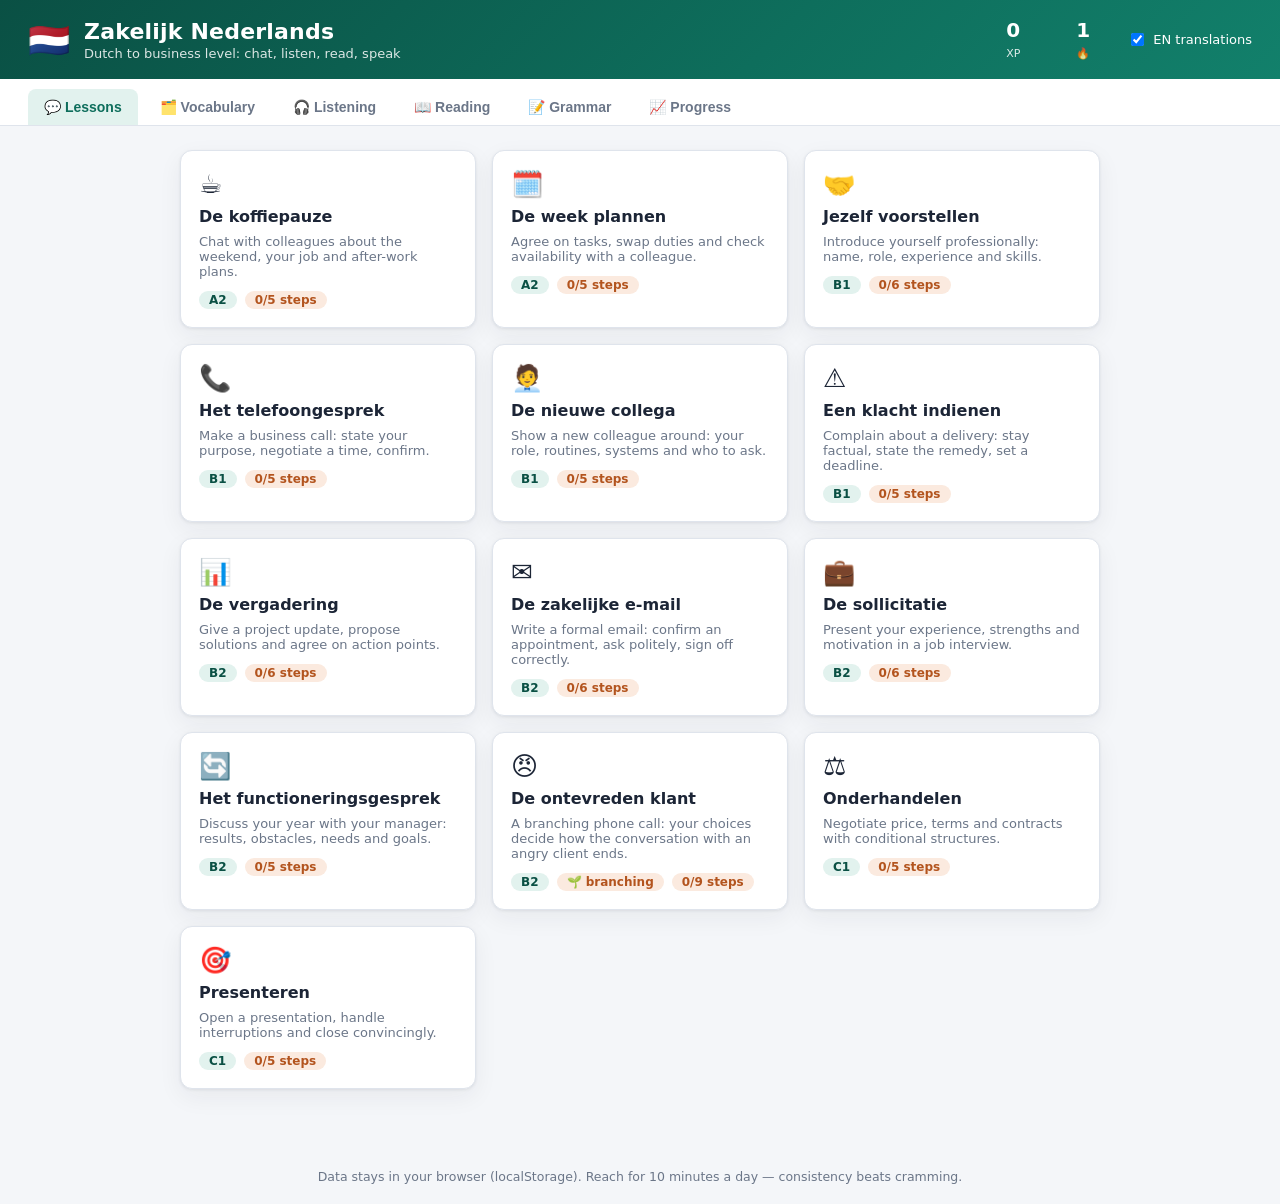
==== commit 04c1e4ff: "Add listening, reading, speech modes and branching scenario - TTS on every tutor line with optional " ====
--- a/standalone.html
+++ b/standalone.html
@@ -298,6 +298,198 @@
   .progress-bar { width: 100px; }
 }
 
+.rtab {
+  border: 1px solid var(--line);
+  background: var(--panel);
+  padding: 8px 16px;
+  border-radius: 999px;
+  font-size: 13.5px;
+  font-weight: 600;
+  color: var(--muted);
+  cursor: pointer;
+  font-family: inherit;
+  margin-right: 6px;
+}
+.rtab.active { background: var(--accent-soft); color: var(--accent-dark); border-color: var(--accent); }
+.reading-modes { margin-bottom: 16px; }
+
+.flip-grid {
+  display: grid;
+  grid-template-columns: repeat(auto-fill, minmax(220px, 1fr));
+  gap: 12px;
+}
+.flip-card {
+  perspective: 1000px;
+  height: 120px;
+  cursor: pointer;
+}
+.flip-inner {
+  position: relative;
+  width: 100%;
+  height: 100%;
+  transition: transform 0.45s;
+  transform-style: preserve-3d;
+}
+.flip-card.flipped .flip-inner { transform: rotateY(180deg); }
+.flip-face {
+  position: absolute;
+  inset: 0;
+  backface-visibility: hidden;
+  -webkit-backface-visibility: hidden;
+  background: var(--panel);
+  border: 1px solid var(--line);
+  border-radius: var(--radius);
+  box-shadow: var(--shadow);
+  display: flex;
+  flex-direction: column;
+  align-items: center;
+  justify-content: center;
+  gap: 8px;
+  padding: 12px;
+  text-align: center;
+}
+.flip-front .nl-word { font-weight: 700; font-size: 17px; }
+.flip-back { transform: rotateY(180deg); background: var(--accent-soft); border-color: var(--accent); }
+.flip-back .en-word { font-size: 15px; color: var(--accent-dark); }
+.flip-hint { font-size: 10.5px; color: var(--muted); text-transform: uppercase; letter-spacing: 0.5px; }
+
+.speak-btn {
+  border: none;
+  background: var(--accent-soft);
+  border-radius: 8px;
+  padding: 3px 8px;
+  margin-top: 6px;
+  margin-right: 6px;
+  cursor: pointer;
+  font-size: 13px;
+  float: right;
+}
+.speak-btn:hover { background: var(--accent); }
+
+#btn-mic.recording {
+  background: #d8442e;
+  color: #fff;
+  border-color: #d8442e;
+  animation: pulse 1s infinite;
+}
+@keyframes pulse {
+  0%, 100% { opacity: 1; }
+  50% { opacity: 0.55; }
+}
+
+.msg-options {
+  display: flex;
+  flex-direction: column;
+  gap: 8px;
+  align-self: flex-start;
+  max-width: 85%;
+  width: 100%;
+}
+.option-btn {
+  text-align: left;
+  border: 1px solid var(--line);
+  background: var(--panel);
+  border-radius: 12px;
+  padding: 10px 14px;
+  font-size: 14.5px;
+  cursor: pointer;
+  font-family: inherit;
+  box-shadow: var(--shadow);
+  transition: border-color 0.12s, transform 0.12s;
+}
+.option-btn:hover:not(:disabled) { border-color: var(--accent); transform: translateX(3px); }
+.option-btn:disabled { opacity: 0.55; cursor: default; }
+
+.mood-meter {
+  font-size: 13px;
+  background: var(--panel);
+  border: 1px solid var(--line);
+  border-radius: 999px;
+  padding: 4px 12px;
+}
+
+.dictation-panel {
+  background: var(--panel);
+  border: 1px solid var(--line);
+  border-radius: var(--radius);
+  box-shadow: var(--shadow);
+  padding: 20px;
+  max-width: 680px;
+}
+.d-controls { display: flex; gap: 8px; align-items: center; flex-wrap: wrap; margin: 12px 0; }
+.d-controls select { padding: 8px 10px; border: 1px solid var(--line); border-radius: 8px; font-family: inherit; }
+#d-feedback.good { color: var(--accent); }
+#d-feedback.warn { color: var(--warn); }
+#btn-d-next { margin-top: 10px; }
+
+.reading-content {
+  background: var(--panel);
+  border: 1px solid var(--line);
+  border-radius: var(--radius);
+  padding: 20px 24px;
+  line-height: 1.85;
+  font-size: 15.5px;
+  box-shadow: var(--shadow);
+}
+.clickable-word { cursor: pointer; border-radius: 4px; padding: 0 1px; }
+.clickable-word:hover { background: var(--accent-soft); }
+.clickable-word.q-right { background: #dff0da; color: #2f7a3a; }
+.clickable-word.q-wrong { background: #f6d3ce; color: #a83a2c; }
+.word-popup {
+  position: sticky;
+  top: 8px;
+  z-index: 5;
+  background: var(--ink);
+  color: #fff;
+  border-radius: 10px;
+  padding: 10px 14px;
+  font-size: 14px;
+  margin-bottom: 10px;
+  box-shadow: var(--shadow);
+}
+.question-box {
+  background: var(--panel);
+  border: 1px solid var(--line);
+  border-radius: var(--radius);
+  padding: 14px 18px;
+  margin-bottom: 10px;
+}
+.question-box p { margin: 0 0 8px; font-size: 14.5px; }
+.q-option { display: block; padding: 6px 10px; border-radius: 8px; font-size: 14px; cursor: pointer; }
+.q-option:hover { background: var(--accent-soft); }
+.q-option.q-right { background: #dff0da; }
+.q-option.q-wrong { background: #f6d3ce; }
+.q-explain { margin: 8px 0 0; }
+
+.error-exercise {
+  background: var(--panel);
+  border: 1px solid var(--line);
+  border-radius: var(--radius);
+  box-shadow: var(--shadow);
+  padding: 16px 20px;
+  margin-bottom: 16px;
+}
+.error-exercise h4 { margin: 0 0 4px; }
+.error-line { margin: 12px 0; font-size: 15.5px; line-height: 1.7; }
+.error-note { display: block; font-size: 13px; margin-top: 4px; }
+
+.mistakes-list { display: grid; grid-template-columns: repeat(auto-fill, minmax(300px, 1fr)); gap: 12px; }
+.mistake-item {
+  background: var(--panel);
+  border: 1px solid var(--line);
+  border-radius: var(--radius);
+  padding: 14px 16px;
+}
+.mistake-line { font-size: 14.5px; margin: 2px 0; }
+.wrong-line { color: #a83a2c; text-decoration: line-through; }
+.right-line { color: #2f7a3a; font-weight: 600; }
+.mistake-item .mark { font-weight: 800; margin-right: 4px; }
+.mistake-item .chip { margin-top: 8px; }
+.mistake-item p { margin: 8px 0; font-size: 13px; }
+
+.header-right { display: flex; align-items: center; gap: 12px; flex-wrap: wrap; }
+.good { color: var(--accent); font-weight: 600; }
+
 </style>
 </head>
 <body>
@@ -308,7 +500,7 @@
     <span class="flag">🇳🇱</span>
     <div>
       <h1>Zakelijk Nederlands</h1>
-      <p class="tagline">Dutch to business level, one conversation at a time</p>
+      <p class="tagline">Dutch to business level: chat, listen, read, speak</p>
     </div>
   </div>
   <div class="stats">
@@ -324,7 +516,9 @@
 <nav class="tabs">
   <button class="tab active" data-view="lessons">💬 Lessons</button>
   <button class="tab" data-view="vocab">🗂️ Vocabulary</button>
-  <button class="tab" data-view="grammar">📖 Grammar</button>
+  <button class="tab" data-view="listening">🎧 Listening</button>
+  <button class="tab" data-view="reading">📖 Reading</button>
+  <button class="tab" data-view="grammar">📝 Grammar</button>
   <button class="tab" data-view="progress">📈 Progress</button>
 </nav>
 
@@ -340,13 +534,21 @@
           <h2 id="scenario-heading"></h2>
           <span class="chip" id="scenario-level"></span>
         </div>
-        <div class="step-dots" id="step-dots"></div>
+        <div class="header-right">
+          <span id="mood-meter" class="mood-meter hidden"></span>
+          <label class="toggle" title="Automatically read every tutor line aloud">
+            <input type="checkbox" id="toggle-autoplay" />
+            <span>🔊 auto</span>
+          </label>
+          <div class="step-dots" id="step-dots"></div>
+        </div>
       </div>
       <div class="tips-box" id="tips-box"></div>
       <div class="chat-window" id="chat-window"></div>
-      <div class="composer">
+      <div class="composer" id="composer-row">
         <input type="text" id="chat-input" placeholder="Schrijf je antwoord in het Nederlands…" autocomplete="off" />
         <button class="btn primary" id="btn-send">Send</button>
+        <button class="btn ghost" id="btn-mic" title="Speak your answer (nl-NL)">🎤</button>
         <button class="btn ghost" id="btn-hint" title="Get a hint">Hint</button>
         <button class="btn ghost" id="btn-show-answer" title="Reveal a model answer">Show answer</button>
       </div>
@@ -375,6 +577,7 @@
         <button class="btn primary" id="btn-review">Review session</button>
       </div>
     </div>
+    <div id="vocab-table" class="flip-grid"></div>
     <div id="review-panel" class="review-panel hidden">
       <div class="flashcard" id="flashcard">
         <div class="card-top"><span id="review-progress" class="muted"></span><button class="btn ghost small" id="btn-end-review">End</button></div>
@@ -382,6 +585,7 @@
         <div class="card-answer hidden" id="card-en"></div>
         <div class="card-actions">
           <button class="btn ghost" id="btn-reveal">Show meaning</button>
+          <button class="btn ghost hidden" id="btn-say-card" title="Hear the word">🔊</button>
           <div class="grade-row hidden" id="grade-row">
             <button class="btn grade again" data-grade="again">Again</button>
             <button class="btn grade hard" data-grade="hard">Hard</button>
@@ -391,18 +595,76 @@
         </div>
       </div>
     </div>
-    <div id="vocab-table" class="vocab-table"></div>
+  </section>
+
+  <section id="view-listening" class="view">
+    <h2>🎧 Listening — dictation</h2>
+    <p class="muted">Listen to the business sentence and type exactly what you hear. If your browser has no Dutch voice, use Chrome, Edge or Safari.</p>
+    <div class="dictation-panel">
+      <div class="card-top">
+        <span id="d-progress" class="muted"></span>
+        <span id="d-score" class="muted"></span>
+      </div>
+      <div class="d-controls">
+        <button class="btn primary" id="btn-play">▶ Play</button>
+        <button class="btn ghost" id="btn-repeat">Repeat</button>
+        <select id="d-rate">
+          <option value="0.8">Slow (0.8×)</option>
+          <option value="1" selected>Normal (1×)</option>
+        </select>
+        <button class="btn ghost small" id="btn-d-hint">Hint (EN)</button>
+      </div>
+      <p id="d-en" class="muted"></p>
+      <div class="composer">
+        <input type="text" id="d-input" placeholder="Type what you hear…" autocomplete="off" />
+        <button class="btn primary" id="btn-d-check">Check</button>
+      </div>
+      <div class="composer-foot" id="d-feedback"></div>
+      <button class="btn" id="btn-d-next">Next sentence →</button>
+    </div>
+  </section>
+
+  <section id="view-reading" class="view">
+    <div class="reading-modes">
+      <button class="rtab active" data-rmode="texts">📖 Text bank</button>
+      <button class="rtab" data-rmode="errors">🔍 Error spotting</button>
+    </div>
+
+    <div id="reading-texts">
+      <div id="text-list" class="scenario-list"></div>
+      <div id="text-reader" class="hidden">
+        <button class="btn ghost" id="btn-text-back">← All texts</button>
+        <div class="scenario-title">
+          <h2 id="text-title"></h2>
+          <span class="chip" id="text-level"></span>
+        </div>
+        <p class="muted">Click any word to see its meaning.</p>
+        <div id="word-popup" class="word-popup hidden"></div>
+        <div id="reading-content" class="reading-content"></div>
+        <h3>Comprehension questions</h3>
+        <div id="reading-questions"></div>
+        <button class="btn primary" id="btn-check-questions">Check answers</button>
+        <div id="reading-score" class="composer-foot"></div>
+      </div>
+    </div>
+
+    <div id="reading-errors" class="hidden">
+      <div id="error-list"></div>
+    </div>
   </section>
 
   <section id="view-grammar" class="view">
     <h2>Grammar essentials for business Dutch</h2>
     <div id="grammar-list" class="grammar-list"></div>
+    <h3>Common mistakes to avoid</h3>
+    <p class="muted">These are the errors Dutch managers see most from non-native speakers.</p>
+    <div id="mistakes-list" class="mistakes-list"></div>
   </section>
 
   <section id="view-progress" class="view">
     <h2>Your progress</h2>
     <div class="progress-cards" id="progress-cards"></div>
-    <h3>Scenario completion</h3>
+    <h3>Scenario completion (easiest → hardest)</h3>
     <div id="progress-scenarios" class="progress-scenarios"></div>
   </section>
 
@@ -1540,6 +1802,257 @@
   }
 ];
 
+GRAMMAR_TOPICS.push(
+  {
+    title: "de-words vs het-words",
+    level: "A2",
+    body: "About 75% of Dutch nouns take 'de'; the rest take 'het'. All plurals and all diminutives take 'het'. Learn every business noun with its article: 'de vergadering' but 'het rapport', 'het aanbod', 'het contract'."
+  },
+  {
+    title: "Separable verbs",
+    level: "A2",
+    body: "Verbs like 'opbellen', 'afronden', 'overnemen' and 'vastleggen' split in main clauses: 'Ik bel je morgen op.' 'Hij maakt de presentatie vandaag af.' In subclauses they stay together: '... omdat ik je morgen opbel.'"
+  },
+  {
+    title: "'want' vs 'omdat'",
+    level: "B1",
+    body: "'want' keeps main-clause word order: 'Ik bel, want de levering is te laat.' 'omdat' sends the verb to the end: 'Ik bel omdat de levering te laat is.' Use 'omdat' in formal writing, 'want' when speaking."
+  },
+  {
+    title: "Time before place",
+    level: "A2",
+    body: "Dutch order is time before place: 'Ik bel u morgen vanuit kantoor.' — never 'Ik bel u vanuit kantoor morgen.' Same for dates: 'We ontmoeten elkaar dinsdag in Rotterdam.'"
+  },
+  {
+    title: "'er' + quantity or existence",
+    level: "B2",
+    body: "'Er' fills the subject slot when the real subject follows: 'Er zijn vier pallets ontvangen.' 'Er is een probleem met de levering.' 'Er zitten drie mensen in het team.'"
+  },
+  {
+    title: "Numbers and change in reports",
+    level: "B2",
+    body: "'met' = by (amount): 'De omzet steeg met 5%.' 'naar' = to (level): '... naar €2 miljoen.' 'van' = of: 'een stijging van 5%.' 'in vergelijking met' = compared to."
+  },
+  {
+    title: "Softening refusals and deadlines",
+    level: "B2",
+    body: "Dutch business language softens: 'Helaas moeten we u meedelen dat...' 'In principe mogelijk, maar...' 'Zo spoedig mogelijk' instead of 'nu meteen'. Refusals come with a reason, never bare 'nee'."
+  },
+  {
+    title: "Position of 'niet'",
+    level: "B1",
+    body: "'Niet' comes after time and place, before the rest: 'We kunnen uw offerte vandaag niet bevestigen.' — time ('vandaag') first, then 'niet'. Compare: 'Ik werk niet in Amsterdam.' (place first would be wrong)."
+  }
+);
+
+const COMMON_MISTAKES = [
+  { wrong: "Ik heb gesproken met hem gisteren.", right: "Ik heb gisteren met hem gesproken.", note: "Time comes before the rest of the sentence, and the conjugated verb stays second.", level: "A2" },
+  { wrong: "de rapport / de aanbod / de contract", right: "het rapport / het aanbod / het contract", note: "Learn nouns with their article. These three are common het-words.", level: "A2" },
+  { wrong: "...dat je stuurt de offerte.", right: "...dat je de offerte stuurt.", note: "In subclauses (after 'dat', 'omdat', 'als') the verb moves to the end.", level: "A2" },
+  { wrong: "Ik heb de e-mail verstuurt.", right: "Ik heb de e-mail verstuurd.", note: "Past participle of 'sturen' is 'verstuurd' with d.", level: "A2" },
+  { wrong: "Ik wil graag een informatie ontvangen.", right: "Ik wil graag wat informatie ontvangen.", note: "'Informatie' is uncountable — no 'een', no plural.", level: "B1" },
+  { wrong: "op de moment", right: "op dit moment", note: "Fixed expression: 'op dit moment' = at the moment.", level: "A2" },
+  { wrong: "Ik ben niet akkoord met het voorstel.", right: "Ik ben het niet eens met het voorstel.", note: "'zijn + eens' for agreement of opinion; 'akkoord gaan' is the verb form.", level: "B1" },
+  { wrong: "Dit is meer beter voor de klant.", right: "Dit is beter voor de klant.", note: "No double comparative — 'meer' + comparative is wrong.", level: "A2" },
+  { wrong: "Ik werk hier voor drie jaar.", right: "Ik werk hier al drie jaar.", note: "'voor' = planned duration ('voor drie weken'); 'al' = so far.", level: "B1" },
+  { wrong: "Ik kijk uit naar uw antwoordt.", right: "Ik kijk uit naar uw antwoord.", note: "'Antwoord' has no -t in writing (only spoken -t after d).", level: "A2" },
+  { wrong: "We hebben de contract getekend.", right: "We hebben het contract getekend.", note: "'Contract' is a het-word.", level: "A2" },
+  { wrong: "Het spijt me voor de vertraging.", right: "Mijn excuses voor de vertraging.", note: "In business Dutch, 'mijn excuses voor...' or 'sorry voor...' is standard.", level: "B1" }
+];
+
+const DICT_EXTRA = {
+  "direct": "direct / straightforward", "kwartaalcijfers": "quarterly figures", "stijgen": "to rise", "dalen": "to fall",
+  "stijging": "increase", "daling": "decrease", "aandeel": "share (stock)", "aandeelhouder": "shareholder",
+  "raad van bestuur": "board of directors", "directie": "the management / board", "omzetgroei": "revenue growth",
+  "verlies": "loss", "balans": "balance sheet", "dochterbedrijf": "subsidiary", "medewerker": "employee",
+  "vacature": "vacancy / job opening", "salaris": "salary", "ervaring": "experience", "overzicht": "overview",
+  "klant": "client / customer", "vlot": "smooth / quick", "doelgericht": "goal-oriented", "aantrekkelijk": "attractive",
+  "arbeidsvoorwaarden": "employment conditions", "fulltime": "full-time", "opleiding": "training / education",
+  "aanpakken": "to tackle", "zelfstandig": "independent", "nauwkeurig": "precise / accurate", "samenwerking": "collaboration",
+  "slagkracht": "decisiveness / drive", "bespreekbaarheid": "culture of openness", "directheid": "directness",
+  "borrel": "after-work drinks", "gebruikelijk": "customary", "hiërarchie": "hierarchy", "vlak": "flat (structure)",
+  "namelijk": "you see / namely", "echter": "however", "daardoor": "therefore / as a result", "terwijl": "while",
+  "ondanks": "despite", "inkoop": "procurement / purchasing", "pallet": "pallet", "expresselevering": "express delivery",
+  "transportdocument": "transport document", "ontvanger": "recipient", "leverancier": "supplier"
+};
+
+const READING_TEXTS = [
+  {
+    id: "cultuur",
+    title: "Werken bij een Nederlands bedrijf",
+    level: "B1",
+    paragraphs: [
+      "Nederlandse bedrijven staan bekend om hun platte hiërarchie. De manager is geen verre autoriteit, maar een collega die naast je werkt. Medewerkers verwachten dat ze hun mening mogen geven, ook als die afwijkt van de directie. Dit noemt men bespreekbaarheid: alles kan en mag besproken worden, ook kritiek op het beleid.",
+      "Directheid hoort daarbij. Een Nederlandse collega zegt bijvoorbeeld: 'Dit voorstel gaat niet werken, want we missen de data.' Dat klinkt onbeleefd voor mensen uit andere culturen, maar het is niet persoonlijk bedoeld. Het gaat om de zaak, niet om de persoon.",
+      "Ook de lunch is belangrijk. Tussen 12:00 en 12:30 eet het hele team samen, vaak gewoon brood uit de kantine. Vergaderingen worden niet gepland tijdens de lunch, en na 17:00 gaat het merendeel van de medewerkers naar huis. Werk-privébalans is geen buzzwoord, maar een verwachting."
+    ],
+    questions: [
+      { q: "Wat betekent 'bespreekbaarheid' volgens de tekst?", options: ["Dat vergaderingen kort moeten zijn", "Dat alles besproken mag worden, inclusief kritiek", "Dat de directie beslissingen alleen neemt"], answer: 1, explain: "'Alles kan en mag besproken worden, ook kritiek op het beleid.'" },
+      { q: "Hoe bedoelt de collega zijn kritische opmerking?", options: ["Persoonlijk", "Onbeleefd bedoeld", "Over de zaak, niet over de persoon"], answer: 2, explain: "'Het gaat om de zaak, niet om de persoon.'" },
+      { q: "Wat is gebruikelijk tijdens de lunch?", options: ["Doorwerken met een boterham achter je bureau", "Samen eten tussen 12:00 en 12:30", "Een vergadering met het team"], answer: 1, explain: "'Tussen 12:00 en 12:30 eet het hele team samen.'" }
+    ]
+  },
+  {
+    id: "kwartaal",
+    title: "Kwartaalcijfers Havens B.V.",
+    level: "B2",
+    paragraphs: [
+      "Havens B.V., handelaar in industriële onderdelen, heeft de kwartaalcijfers over het derde kwartaal gepubliceerd. De omzet steeg met 8% naar €4,2 miljoen, vooral dankzij de export naar Duitsland en België. De nettowinst bedroeg €310.000, een daling van 4% in vergelijking met vorig jaar.",
+      "Directievoorzitter Annemiek Havens noemt de resultaten 'degelijk, maar niet onverdeeld positief'. De marges staan onder druk door hogere grondstofkosten en de wisselkoers van de euro. 'We verwachten herstel in het eerste kwartaal van volgend jaar, mits de grondstofprijzen stabiliseren', aldus Havens.",
+      "Het bedrijf investeert dit jaar €600.000 in automatisering van het magazijn. Daardoor, zo verwacht de directie, daalt de doorlooptijd van orders van vijf naar drie werkdagen. De aandeelhouders krijgen ondanks de lagere winst een onveranderd dividend uitgekeerd."
+    ],
+    questions: [
+      { q: "Met hoeveel procent steeg de omzet?", options: ["4%", "8%", "12%"], answer: 1, explain: "'De omzet steeg met 8% naar €4,2 miljoen.'" },
+      { q: "Waarom daalde de nettowinst?", options: ["Hogere grondstofkosten en de wisselkoers", "Minder export naar Duitsland", "De investering in automatisering"], answer: 0, explain: "'De marges staan onder druk door hogere grondstofkosten en de wisselkoers van de euro.'" },
+      { q: "Wat verwacht de directie van de doorlooptijd?", options: ["Van vijf naar drie werkdagen", "Van drie naar vijf werkdagen", "Geen verandering"], answer: 0, explain: "'...daalt de doorlooptijd van orders van vijf naar drie werkdagen.'" },
+      { q: "Wat gebeurt er met het dividend?", options: ["Het wordt verlaagd", "Het blijft gelijk", "Het wordt dit jaar niet uitgekeerd"], answer: 1, explain: "'...krijgen de aandeelhouders ondanks de lagere winst een onveranderd dividend.'" }
+    ]
+  },
+  {
+    id: "vacature",
+    title: "Vacature: Projectleider Logistiek",
+    level: "C1",
+    paragraphs: [
+      "Ben je de projectleider die onze groei een boost geeft? Van Leeuwen Logistiek, met 240 medewerkers en vestigingen in Rotterdam en Venlo, zoekt per direct een projectleider logistiek. Je bent verantwoordelijk voor de implementatie van ons nieuwe Warehouse Management System en je stuurt een team van zes specialisten aan.",
+      "We vragen een afgeronde opleiding op hbo- of universitair niveau, minimaal vijf jaar ervaring in soortgelijke functies en uitstekende beheersing van Nederlands en Engels. Je werkt zelfstandig, bent nauwkeurig en hebt voldoende slagkracht om beslissingen te nemen onder tijdsdruk. Ervaring met procesoptimalisatie is een pré.",
+      "Wij bieden een marktconform salaris, goede arbeidsvoorwaarden en volop groeimogelijkheden binnen een organisatie in volle ontwikkeling. Solliciteren kan tot 1 november via ons carrièrepagina. Een assessment maakt deel uit van de procedure."
+    ],
+    questions: [
+      { q: "Wat is de hoofdverantwoordelijkheid van de functie?", options: ["Het magazijn dagelijks leiden", "De implementatie van het WMS", "De sales naar Duitsland"], answer: 1, explain: "'Je bent verantwoordelijk voor de implementatie van ons nieuwe Warehouse Management System.'" },
+      { q: "Hoeveel jaar ervaring wordt er minimaal gevraagd?", options: ["Drie jaar", "Vijf jaar", "Tien jaar"], answer: 1, explain: "'...minimaal vijf jaar ervaring in soortgelijke functies.'" },
+      { q: "Wat is een 'pré' (aanvullende eis)?", options: ["Ervaring met procesoptimalisatie", "Een rijbewijs", "Kennis van Duits"], answer: 0, explain: "'Ervaring met procesoptimalisatie is een pré.'" }
+    ],
+    wordBank: true
+  }
+];
+
+const ERROR_TEXTS = [
+  {
+    title: "Zakelijke e-mail — vind de fouten",
+    level: "B1",
+    items: [
+      { words: ["Ik", "heb", "gesproken", "met", "hem", "gisteren", "over", "de", "levering."], wrong: 5, correct: "gisteren → eerst", note: "Tijd staat vóór de rest: 'Ik heb gisteren met hem gesproken.'" },
+      { words: ["We", "hebben", "de", "contract", "getekend", "voor", "twee", "jaar."], wrong: 3, correct: "de → het", note: "'Contract' is een het-woord: 'het contract'." },
+      { words: ["Ik", "heb", "de", "offerte", "gisteren", "verstuurt", "naar", "de", "klant."], wrong: 5, correct: "verstuurt → verstuurd", note: "Voltooid deelwoord van 'sturen' is 'verstuurd'." },
+      { words: ["Zij", "zei", "dat", "zij", "stuurt", "de", "notulen", "vandaag."], wrong: 4, correct: "stuurt → zou sturen / stuurde", note: "In de bijzin gaat het werkwoord naar het einde: 'dat zij de notulen vandaag stuurt'." },
+      { words: ["Op", "de", "moment", "werken", "aan", "de", "oplossing."], wrong: 2, correct: "de → dit", note: "Vaste uitdrukking: 'op dit moment'." }
+    ]
+  },
+  {
+    title: "Vergader-notulen — vind de fouten",
+    level: "B2",
+    items: [
+      { words: ["Het", "vergadering", "begint", "om", "9:00", "in", "zaal", "B."], wrong: 1, correct: "Het → De", note: "'Vergadering' is een de-woord: 'de vergadering'." },
+      { words: ["Wij", "kunnen", "uw", "offerte", "niet", "vandaag", "bevestigen."], wrong: 5, correct: "niet vandaag → vandaag niet", note: "'Niet' staat na de tijd: 'vandaag niet bevestigen'." },
+      { words: ["Dit", "is", "meer", "beter", "voor", "onze", "klanten."], wrong: 2, correct: "meer beter → beter", note: "Geen dubbele vergrotende trap: 'beter'." },
+      { words: ["Ik", "werk", "hier", "voor", "drie", "jaar", "en", "woord", "projectleider."], wrong: 7, correct: "woord → wordt", note: "'Wordt' (van worden), niet 'woord'." },
+      { words: ["De", "directie", "heeft", "het", "voorstel", "afgewezen", "omdat", "de", "kosten", "was", "te", "hoog."], wrong: 9, correct: "was → waren", note: "'De kosten' is meervoud: 'omdat de kosten waren te hoog'." }
+    ]
+  }
+];
+
+SCENARIOS.push(
+  {
+    id: "angry-client",
+    type: "branch",
+    title: "De ontevreden klant",
+    titleEn: "The unhappy client",
+    level: "B2",
+    icon: "😠",
+    blurb: "A branching phone call: your choices decide how the conversation with an angry client ends.",
+    tips: [
+      "Acknowledge emotions first, then move to facts — even if the client is wrong.",
+      "Never send a client away empty-handed: always come with an action or a deadline.",
+      "Your satisfaction score changes with every choice — try to reach the best ending."
+    ],
+    steps: [],
+    start: "n1",
+    nodes: {
+      n1: {
+        bot: "Goedemiddag, u spreekt met mevrouw Kramer, inkoopmanager bij Veldhuizen B.V. Ik moet zeggen: ik ben niet blij. De levering van vorige week is nog steeds niet compleet!",
+        en: "Good afternoon, this is Mrs Kramer, purchasing manager at Veldhuizen B.V. I have to say: I'm not happy. Last week's delivery is still incomplete!",
+        options: [
+          { text: "Mijn excuses, mevrouw Kramer. Ik ga er meteen voor u achteraan.", next: "n2a", mood: 1, note: "Excuses + immediate action — exactly right." },
+          { text: "Dat klopt niet, wij hebben alles geleverd volgens onze administratie.", next: "n2b", mood: -1, note: "Defensive first — the client feels unheard." },
+          { text: "Ik begrijp uw frustratie. Mag ik de details even opzoeken?", next: "n2a", mood: 1, note: "Acknowledging frustration before facts — very good." }
+        ]
+      },
+      n2a: {
+        bot: "Dat waardeer ik. Het gaat om order 4471: tien pallets, en wij hebben er zes ontvangen.",
+        en: "I appreciate that. It's about order 4471: ten pallets, and we received six.",
+        options: [
+          { text: "Ik controleer de order en bel u binnen een uur terug met een oplossing.", next: "n3a", mood: 1, note: "Concrete action + concrete deadline." },
+          { text: "Dan moet u contact opnemen met onze logistiekafdeling.", next: "n3b", mood: -1, note: "Sending the client to another department is the classic mistake." },
+          { text: "Zijn er ook producten beschadigd aangekomen?", next: "n2c", mood: 0, note: "A good clarifying question." }
+        ]
+      },
+      n2c: {
+        bot: "Nee, niets is beschadigd, er ontbreken gewoon vier pallets. Wat gaat u daar nu aan doen?",
+        en: "No, nothing is damaged, four pallets are simply missing. What are you going to do about that now?",
+        options: [
+          { text: "Ik controleer de order en bel u binnen een uur terug met een oplossing.", next: "n3a", mood: 1, note: "Concrete action + concrete deadline." },
+          { text: "Dan moet u contact opnemen met onze logistiekafdeling.", next: "n3b", mood: -1, note: "Sending the client away — wrong move." }
+        ]
+      },
+      n2b: {
+        bot: "Volgens mijn administratie hebben wij tien pallets besteld en zes ontvangen. Ik heb het transportdocument hier liggen.",
+        en: "According to my records we ordered ten pallets and received six. I have the transport document right here.",
+        options: [
+          { text: "Mijn excuses. Dan nemen we het transportdocument samen even door.", next: "n2a", mood: 1, note: "Recovering well: apologies and cooperation." },
+          { text: "Dan zal er iets mis zijn met uw administratie.", next: "n3b", mood: -1, note: "Blaming the client — conversation is getting worse." }
+        ]
+      },
+      n3a: {
+        bot: "Prima. Wat stelt u voor?",
+        en: "Good. What do you propose?",
+        options: [
+          { text: "We sturen de ontbrekende pallets morgen met een expresselevering, zonder kosten voor u.", next: "end_good", mood: 1, note: "Fast solution, no cost to the client — excellent." },
+          { text: "We kunnen de pallets volgende week meesturen met een normale levering.", next: "end_neutral", mood: 0, note: "A solution, but slow for a client who is already waiting." },
+          { text: "Dat kan ik niet beloven, ik moet eerst mijn manager vragen.", next: "end_bad", mood: -1, note: "Empty hands again — the client loses patience." }
+        ]
+      },
+      n3b: {
+        bot: "Dit is de laatste keer dat ik hierover telefoneren. Ik verwacht vandaag nog een oplossing per e-mail.",
+        en: "This is the last time I discuss this by phone. I expect a solution by email today.",
+        options: [
+          { text: "Begrijpelijk. Ik stuur u binnen een uur een e-mail met een concrete oplossing en een datum.", next: "end_neutral", mood: 0, note: "You saved what could be saved." },
+          { text: "Onze serviceafdeling neemt zo spoedig mogelijk contact met u op.", next: "end_bad", mood: -1, note: "Vague and deflecting — the relationship is damaged." }
+        ]
+      },
+      end_good: {
+        bot: "Uitstekend, zo werken wij het liefst met een leverancier. Dan bespreken we volgende week ook de vervolgorder.",
+        en: "Excellent, that's how we prefer to work with a supplier. Then next week we'll also discuss the follow-up order.",
+        ending: "good"
+      },
+      end_neutral: {
+        bot: "Prima, ik verwacht uw e-mail. Maar ik hoop dat dit de laatste keer is.",
+        en: "Fine, I expect your email. But I hope this is the last time.",
+        ending: "neutral"
+      },
+      end_bad: {
+        bot: "Dat is niet wat ik verwacht van een leverancier. Ik ga dit bespreken met het management.",
+        en: "That is not what I expect from a supplier. I'm going to discuss this with management.",
+        ending: "bad"
+      }
+    }
+  }
+);
+
+const DICTATION_SENTENCES = [
+  { nl: "Goedemorgen, u spreekt met Sanne de Vries.", en: "Good morning, you're speaking with Sanne de Vries." },
+  { nl: "Ik stuur u vandaag nog de bevestiging per e-mail.", en: "I'll send you the confirmation by email today." },
+  { nl: "Zou de levering uiterlijk vrijdag binnen kunnen zijn?", en: "Could the delivery arrive by Friday at the latest?" },
+  { nl: "We lopen iets vertraging op door ziekte in het team.", en: "We're running slightly behind due to illness in the team." },
+  { nl: "Het rapport is klaar en ligt in bijlage.", en: "The report is finished and attached." },
+  { nl: "Ik neem de actiepunten voor mijn rekening.", en: "I'll take care of the action points." },
+  { nl: "De omzet is dit jaar met twaalf procent gestegen.", en: "Revenue rose by twelve percent this year." },
+  { nl: "Kunt u de offerte vóór maandag toesturen?", en: "Could you send the quotation before Monday?" },
+  { nl: "Ik wil graag een afspraak maken voor volgende week dinsdag.", en: "I'd like to make an appointment for next Tuesday." },
+  { nl: "De marges staan onder druk door hogere kosten.", en: "The margins are under pressure due to higher costs." },
+  { nl: "Ik stel voor om de deadline met een week te verlengen.", en: "I propose extending the deadline by one week." },
+  { nl: "Met vriendelijke groet, Pieter Bakker.", en: "Kind regards, Pieter Bakker." }
+];
+
 ;
 const STORE_KEY = "zakelijknl_v1";
 
@@ -1653,6 +2166,94 @@
 }
 
 ;
+let nlVoice = null;
+
+function ttsAvailable() {
+  return typeof window !== "undefined" && "speechSynthesis" in window;
+}
+
+function pickVoice() {
+  if (!ttsAvailable()) return;
+  const voices = window.speechSynthesis.getVoices();
+  nlVoice =
+    voices.find((v) => v.lang === "nl-NL") ||
+    voices.find((v) => v.lang && v.lang.indexOf("nl") === 0) ||
+    null;
+}
+
+if (ttsAvailable()) {
+  pickVoice();
+  window.speechSynthesis.onvoiceschanged = pickVoice;
+}
+
+function speak(text, rate, onend) {
+  if (!ttsAvailable()) {
+    if (onend) onend();
+    return;
+  }
+  window.speechSynthesis.cancel();
+  const u = new window.SpeechSynthesisUtterance(text);
+  u.lang = "nl-NL";
+  if (nlVoice) u.voice = nlVoice;
+  u.rate = rate || 1;
+  if (onend) u.onend = onend;
+  window.speechSynthesis.speak(u);
+}
+
+function stopSpeaking() {
+  if (ttsAvailable()) window.speechSynthesis.cancel();
+}
+
+function sttAvailable() {
+  return (
+    typeof window !== "undefined" &&
+    !!(window.SpeechRecognition || window.webkitSpeechRecognition)
+  );
+}
+
+let recognition = null;
+let listening = false;
+
+function toggleListening(onResult, onStart, onEnd) {
+  if (!sttAvailable()) return false;
+  if (listening) {
+    try { recognition.stop(); } catch (e) {}
+    return true;
+  }
+  const Ctor = window.SpeechRecognition || window.webkitSpeechRecognition;
+  recognition = new Ctor();
+  recognition.lang = "nl-NL";
+  recognition.interimResults = false;
+  recognition.maxAlternatives = 1;
+  recognition.onresult = (event) => {
+    const transcript = event.results[0][0].transcript;
+    onResult(transcript);
+  };
+  recognition.onstart = () => {
+    listening = true;
+    if (onStart) onStart();
+  };
+  recognition.onend = () => {
+    listening = false;
+    if (onEnd) onEnd();
+  };
+  recognition.onerror = () => {
+    listening = false;
+    if (onEnd) onEnd();
+  };
+  try {
+    recognition.start();
+  } catch (e) {
+    listening = false;
+  }
+  return true;
+}
+
+function isListening() {
+  return listening;
+}
+
+;
 const state = loadState();
 let currentScenario = null;
 let currentStepIndex = 0;
@@ -1661,9 +2262,44 @@
 let reviewQueue = [];
 let reviewIndex = 0;
 let revealed = false;
+let branchMood = 0;
+let dictSession = [];
+let dictIndex = 0;
+let dictScore = 0;
+let dictChecked = false;
+let currentText = null;
+let readingMode = "texts";
+
+const LEVEL_ORDER = { A1: 0, A2: 1, B1: 2, B2: 3, C1: 4 };
+
+function levelValue(level) {
+  return LEVEL_ORDER[level] !== undefined ? LEVEL_ORDER[level] : 9;
+}
+
+function scenarioSize(s) {
+  return s.type === "branch" ? Object.keys(s.nodes).length : s.steps.length;
+}
+
+function scenarioDone(s) {
+  if (s.type === "branch") return !!state.scenarioDone[s.id];
+  return scenarioProgress(s) === s.steps.length;
+}
+
+function buildDict() {
+  const dict = {};
+  Object.keys(DICT_EXTRA).forEach((k) => {
+    dict[k] = DICT_EXTRA[k];
+  });
+  VOCAB.forEach((v) => {
+    const stripped = v.nl.replace(/^(de|het|een)\s+/, "");
+    if (!dict[stripped]) dict[stripped] = v.en;
+  });
+  return dict;
+}
+const DICT = buildDict();
 
 const $ = (id) => document.getElementById(id);
-const esc = (s) => s.replace(/&/g, "&amp;").replace(/</g, "&lt;").replace(/>/g, "&gt;");
+const esc = (s) => String(s).replace(/&/g, "&amp;").replace(/</g, "&lt;").replace(/>/g, "&gt;");
 
 function todayKey() {
   return new Date().toISOString().slice(0, 10);
@@ -1703,7 +2339,8 @@
   $("toggle-translations").checked = state.translations;
 }
 
-function addMessage(kind, nlHtml, enText) {
+function addMessage(kind, nlHtml, enText, opts) {
+  opts = opts || {};
   const el = document.createElement("div");
   el.className = "msg " + kind;
   let html = "";
@@ -1716,35 +2353,127 @@
     }
   }
   el.innerHTML = html;
+  if (kind === "bot" && opts.speakable && ttsAvailable()) {
+    const btn = document.createElement("button");
+    btn.className = "speak-btn";
+    btn.title = "Listen (Dutch text-to-speech)";
+    btn.textContent = "🔊";
+    btn.dataset.text = opts.speakable;
+    btn.addEventListener("click", (e) => {
+      e.stopPropagation();
+      speak(opts.speakable, 1);
+    });
+    el.appendChild(btn);
+    const auto = document.getElementById("toggle-autoplay");
+    if (opts.autoplay && auto && auto.checked) {
+      speak(opts.speakable, 1);
+    }
+  }
   $("chat-window").appendChild(el);
   $("chat-window").scrollTop = $("chat-window").scrollHeight;
   return el;
 }
 
+function addOptions(options) {
+  const wrap = document.createElement("div");
+  wrap.className = "msg-options";
+  options.forEach((opt) => {
+    const b = document.createElement("button");
+    b.className = "option-btn";
+    b.textContent = opt.text;
+    b.dataset.next = opt.next;
+    b.dataset.mood = opt.mood;
+    b.dataset.note = opt.note;
+    b.addEventListener("click", () => chooseOption(opt, b));
+    wrap.appendChild(b);
+  });
+  $("chat-window").appendChild(wrap);
+  $("chat-window").scrollTop = $("chat-window").scrollHeight;
+}
+
+function chooseOption(opt, btn) {
+  if (currentScenario && currentScenario.type === "branch") {
+    const wrap = btn.parentElement;
+    if (wrap) wrap.querySelectorAll(".option-btn").forEach((b) => (b.disabled = true));
+  }
+  addMessage("user", esc(opt.text), null);
+  branchMood += opt.mood || 0;
+  addXp((opt.mood || 0) > 0 ? 8 : 4);
+  touchStreak();
+  if (opt.note) addMessage("coach", esc(opt.note), null);
+  renderMood();
+  const node = currentScenario.nodes[opt.next];
+  setTimeout(() => {
+    if (node.ending) {
+      addMessage("bot", esc(node.bot), node.en, { speakable: node.bot });
+      markBranchDone(node.ending);
+      const final =
+        node.ending === "good"
+          ? "🎉 <strong>Best ending!</strong> You handled a difficult client professionally. +20 bonus XP."
+          : node.ending === "neutral"
+          ? "👍 <strong>Acceptable ending.</strong> The relationship survived, but a faster, more concrete solution would have scored better."
+          : "⚠️ <strong>Difficult ending.</strong> The client escalated. Remember: acknowledge, take ownership, come with a concrete solution and a deadline.";
+      if (node.ending === "good") addXp(20);
+      addMessage("coach", final, null);
+      $("chat-input").closest(".composer").classList.add("hidden");
+    } else {
+      renderBranchNode(opt.next);
+    }
+  }, 650);
+}
+
+function markBranchDone(ending) {
+  state.scenarioDone[currentScenario.id] = ending;
+  saveState();
+  renderScenarioList();
+}
+
+function renderMood() {
+  const meter = $("mood-meter");
+  if (!meter || !currentScenario || currentScenario.type !== "branch") return;
+  const faces = branchMood >= 3 ? "😊😊😊" : branchMood === 2 ? "😊😊" : branchMood === 1 ? "🙂" : branchMood === 0 ? "😐" : branchMood === -1 ? "😕" : branchMood === -2 ? "😠" : "😠😠";
+  meter.innerHTML = "Klanttevredenheid: " + faces;
+}
+
+function renderBranchNode(nodeId) {
+  const node = currentScenario.nodes[nodeId];
+  addMessage("bot", esc(node.bot), node.en, { speakable: node.bot });
+  addOptions(node.options);
+}
+
 function renderScenarioList() {
   const wrap = $("scenario-list");
   wrap.innerHTML = "";
-  SCENARIOS.forEach((s) => {
-    const done = scenarioProgress(s);
-    const total = s.steps.length;
-    const card = document.createElement("div");
-    card.className = "scenario-card";
-    card.innerHTML =
-      '<span class="icon">' + s.icon + "</span>" +
-      "<h3>" + esc(s.title) + "</h3>" +
-      '<p>' + esc(s.blurb) + "</p>" +
-      '<div style="display:flex;gap:8px;align-items:center;margin-top:4px;">' +
-      '<span class="chip">' + s.level + "</span>" +
-      (done === total ? '<span class="chip done">✓ Completed</span>' : '<span class="chip warn">' + done + "/" + total + " steps</span>") +
-      "</div>";
-    card.addEventListener("click", () => openScenario(s.id));
-    wrap.appendChild(card);
-  });
+  [...SCENARIOS]
+    .sort((a, b) => levelValue(a.level) - levelValue(b.level))
+    .forEach((s) => {
+      const total = scenarioSize(s);
+      const doneCount = s.type === "branch" ? (scenarioDone(s) ? 1 : 0) : scenarioProgress(s);
+      const card = document.createElement("div");
+      card.className = "scenario-card";
+      card.innerHTML =
+        '<span class="icon">' + s.icon + "</span>" +
+        "<h3>" + esc(s.title) + "</h3>" +
+        "<p>" + esc(s.blurb) + "</p>" +
+        '<div style="display:flex;gap:8px;align-items:center;margin-top:4px;flex-wrap:wrap;">' +
+        '<span class="chip">' + s.level + "</span>" +
+        (s.type === "branch" ? '<span class="chip warn">🌱 branching</span>' : "") +
+        (doneCount === total
+          ? '<span class="chip done">✓ Completed</span>'
+          : '<span class="chip warn">' + doneCount + "/" + total + " steps</span>") +
+        "</div>";
+      card.addEventListener("click", () => openScenario(s.id));
+      wrap.appendChild(card);
+    });
 }
 
 function openScenario(id) {
+  stopSpeaking();
   currentScenario = SCENARIOS.find((s) => s.id === id);
   currentStepIndex = 0;
+  branchMood = 0;
+  attempts = 0;
+  answeredThisStep = false;
   $("scenario-list").classList.add("hidden");
   $("scenario-view").classList.remove("hidden");
   $("scenario-heading").textContent = currentScenario.icon + " " + currentScenario.title;
@@ -1752,14 +2481,25 @@
   const tips = currentScenario.tips.map((t) => "<li>" + esc(t) + "</li>").join("");
   $("tips-box").innerHTML = "<strong>Before you start</strong><ul>" + tips + "</ul>";
   $("chat-window").innerHTML = "";
-  attempts = 0;
-  answeredThisStep = false;
-  renderDots();
-  addMessage("bot", esc(currentScenario.steps[0].bot), currentScenario.steps[0].en);
-  $("chat-input").focus();
+  $("coach-note").textContent = "";
+  const isBranch = currentScenario.type === "branch";
+  $("mood-meter").classList.toggle("hidden", !isBranch);
+  $("composer-row").classList.toggle("hidden", isBranch);
+  if (isBranch) {
+    renderMood();
+    renderBranchNode(currentScenario.start);
+  } else {
+    renderDots();
+    addMessage("bot", esc(currentScenario.steps[0].bot), currentScenario.steps[0].en, {
+      speakable: currentScenario.steps[0].bot,
+      autoplay: true
+    });
+    $("chat-input").focus();
+  }
 }
 
 function closeScenario() {
+  stopSpeaking();
   currentScenario = null;
   $("scenario-view").classList.add("hidden");
   $("scenario-list").classList.remove("hidden");
@@ -1778,12 +2518,18 @@
   });
 }
 
+function playStepAudio() {
+  if ($("toggle-autoplay").checked) {
+    const step = currentScenario.steps[currentStepIndex];
+    speak(step.bot, 1);
+  }
+}
+
 function handleSend() {
   const input = $("chat-input");
   const text = input.value.trim();
-  if (!text || !currentScenario) return;
+  if (!text || !currentScenario || currentScenario.type === "branch") return;
   input.value = "";
-  const showEn = state.translations;
   addMessage("user", esc(text), null);
   touchStreak();
 
@@ -1793,7 +2539,7 @@
   if (result.verdict === "empty") return;
 
   if (result.verdict === "exact" || result.verdict === "near") {
-    const xp = (result.verdict === "exact" && attempts === 0 ? 15 : 10);
+    const xp = result.verdict === "exact" && attempts === 0 ? 15 : 10;
     addXp(xp);
     state.completedSteps[stepKey(currentScenario.id, currentStepIndex)] = true;
     saveState();
@@ -1805,15 +2551,21 @@
       currentStepIndex++;
       setTimeout(() => {
         const next = currentScenario.steps[currentStepIndex];
-        addMessage("bot", esc(next.bot), next.en);
+        addMessage("bot", esc(next.bot), next.en, { speakable: next.bot, autoplay: true });
         renderDots();
         $("coach-note").textContent = "";
         answeredThisStep = false;
+        playStepAudio();
       }, 700);
     } else {
       const allDone = scenarioProgress(currentScenario) === currentScenario.steps.length;
       setTimeout(() => {
-        addMessage("coach", "🎉 <strong>Scenario voltooid!</strong> You completed <strong>" + esc(currentScenario.titleEn) + "</strong>." + (allDone ? " This scenario is now fully mastered — try the next one." : ""), null);
+        addMessage(
+          "coach",
+          "🎉 <strong>Scenario voltooid!</strong> You completed <strong>" + esc(currentScenario.titleEn) + "</strong>." +
+            (allDone ? " This scenario is now fully mastered — try the next one." : ""),
+          null
+        );
         renderDots();
         answeredThisStep = false;
       }, 700);
@@ -1833,7 +2585,11 @@
     setNote("Attempt 2 — focus on the structure in the hint.", "warn");
   } else {
     const model = step.accept[0];
-    addMessage("coach", "A natural way to say it: <strong>" + esc(model) + "</strong><br>Type it (or your own version) to continue.", null);
+    addMessage(
+      "coach",
+      "A natural way to say it: <strong>" + esc(model) + "</strong><br>Type it (or your own version) to continue.",
+      null
+    );
     setNote("Model answer revealed — retype to advance.", "warn");
   }
 }
@@ -1850,16 +2606,37 @@
 }
 
 function handleHint() {
-  if (!currentScenario) return;
+  if (!currentScenario || currentScenario.type === "branch") return;
   const step = currentScenario.steps[currentStepIndex];
   addMessage("coach", "💡 " + esc(step.hint), null);
 }
 
 function handleShowAnswer() {
-  if (!currentScenario) return;
+  if (!currentScenario || currentScenario.type === "branch") return;
   const step = currentScenario.steps[currentStepIndex];
   addMessage("coach", "Model answer: <strong>" + esc(step.accept[0]) + "</strong>", null);
   setNote("Type a similar sentence to continue.", "");
+}
+
+function handleMic() {
+  if (!sttAvailable()) {
+    setNote("Speech recognition is not available in this browser. Try Chrome or Edge.", "warn");
+    return;
+  }
+  const btn = $("btn-mic");
+  toggleListening(
+    (transcript) => {
+      $("chat-input").value = $("chat-input").value ? $("chat-input").value + " " + transcript : transcript;
+      setNote("Heard: " + transcript, "good");
+    },
+    () => {
+      btn.classList.add("recording");
+      setNote("Listening… speak Dutch now.", "");
+    },
+    () => {
+      btn.classList.remove("recording");
+    }
+  );
 }
 
 function renderVocabFilters() {
@@ -1889,20 +2666,27 @@
   wrap.innerHTML = "";
   const filtered = VOCAB.filter(
     (v) => (mod === "all" || v.module === mod) && (lvl === "all" || v.level === lvl)
-  );
+  ).sort((a, b) => levelValue(a.level) - levelValue(b.level));
   filtered.forEach((v) => {
     const rec = state.srs[v.nl];
     const box = rec ? rec.box + 1 : 0;
     const item = document.createElement("div");
-    item.className = "vocab-item";
+    item.className = "flip-card";
     item.innerHTML =
+      '<div class="flip-inner">' +
+      '<div class="flip-face flip-front">' +
       '<span class="nl-word">' + esc(v.nl) + "</span>" +
-      '<span class="en-word">' + esc(v.en) + "</span>" +
-      '<div class="meta"><span class="box-chip">' + v.level + '</span><span class="box-chip">box ' + box + "</span></div>";
+      '<div class="meta"><span class="box-chip">' + v.level + '</span><span class="box-chip">box ' + box + '</span></div>' +
+      '<span class="flip-hint">click to flip</span>' +
+      "</div>" +
+      '<div class="flip-face flip-back"><span class="en-word">' + esc(v.en) + "</span></div>" +
+      "</div>";
+    item.addEventListener("click", () => item.classList.toggle("flipped"));
     wrap.appendChild(item);
   });
   const due = dueCards().length;
-  $("vocab-summary").textContent = VOCAB.length + " words · " + due + " due for review" + (due ? " — keep the streak alive" : "");
+  $("vocab-summary").textContent =
+    VOCAB.length + " words · " + due + " due for review" + (due ? " — run a review session below the filters" : "");
 }
 
 const INTERVALS_DAYS = [0, 1, 3, 7, 16, 35];
@@ -1931,7 +2715,7 @@
   if (reviewQueue.length === 0) {
     reviewQueue = VOCAB.slice();
   }
-  reviewQueue.sort(() => Math.random() - 0.5);
+  reviewQueue.sort((a, b) => levelValue(a.level) - levelValue(b.level));
   reviewIndex = 0;
   $("review-panel").classList.remove("hidden");
   showCard();
@@ -1949,12 +2733,13 @@
   }
   const card = reviewQueue[reviewIndex];
   revealed = false;
-  $("review-progress").textContent = (reviewIndex + 1) + " / " + reviewQueue.length;
+  $("review-progress").textContent = reviewIndex + 1 + " / " + reviewQueue.length;
   $("card-nl").textContent = card.nl;
   $("card-en").textContent = card.en;
   $("card-en").classList.add("hidden");
   $("btn-reveal").classList.remove("hidden");
   $("grade-row").classList.add("hidden");
+  $("btn-say-card").classList.toggle("hidden", !ttsAvailable());
 }
 
 function revealCard() {
@@ -1973,24 +2758,42 @@
 function renderGrammar() {
   const wrap = $("grammar-list");
   wrap.innerHTML = "";
-  GRAMMAR_TOPICS.forEach((g) => {
-    const el = document.createElement("div");
-    el.className = "grammar-item";
-    el.innerHTML = '<h4><span class="chip">' + g.level + "</span> " + esc(g.title) + "</h4><p>" + esc(g.body) + "</p>";
-    wrap.appendChild(el);
-  });
+  [...GRAMMAR_TOPICS]
+    .sort((a, b) => levelValue(a.level) - levelValue(b.level))
+    .forEach((g) => {
+      const el = document.createElement("div");
+      el.className = "grammar-item";
+      el.innerHTML = '<h4><span class="chip">' + g.level + "</span> " + esc(g.title) + "</h4><p>" + esc(g.body) + "</p>";
+      wrap.appendChild(el);
+    });
+
+  const mistakes = $("mistakes-list");
+  mistakes.innerHTML = "";
+  [...COMMON_MISTAKES]
+    .sort((a, b) => levelValue(a.level) - levelValue(b.level))
+    .forEach((m) => {
+      const el = document.createElement("div");
+      el.className = "mistake-item";
+      el.innerHTML =
+        '<div class="mistake-line wrong-line"><span class="mark">✗</span> ' + esc(m.wrong) + "</div>" +
+        '<div class="mistake-line right-line"><span class="mark">✓</span> ' + esc(m.right) + "</div>" +
+        '<p class="muted">' + esc(m.note) + "</p>" +
+        '<span class="chip">' + m.level + "</span>";
+      mistakes.appendChild(el);
+    });
 }
 
 function renderProgress() {
   const cards = $("progress-cards");
-  const totalSteps = SCENARIOS.reduce((n, s) => n + s.steps.length, 0);
-  const doneSteps = Object.keys(state.completedSteps).length;
+  const totalSteps = SCENARIOS.reduce((n, s) => n + scenarioSize(s), 0);
+  const doneSteps =
+    Object.keys(state.completedSteps).length + Object.keys(state.scenarioDone).length;
   const mastered = Object.values(state.srs).filter((r) => r.box >= 4).length;
   cards.innerHTML = "";
   [
     { big: state.xp, lbl: "Total XP" },
     { big: state.streak + "🔥", lbl: "Day streak" },
-    { big: doneSteps + "/" + totalSteps, lbl: "Dialogue steps" },
+    { big: doneSteps + "/" + totalSteps, lbl: "Steps completed" },
     { big: mastered, lbl: "Words mastered" }
   ].forEach((c) => {
     const el = document.createElement("div");
@@ -2001,27 +2804,290 @@
 
   const rows = $("progress-scenarios");
   rows.innerHTML = "";
-  SCENARIOS.forEach((s) => {
-    const done = scenarioProgress(s);
-    const pct = Math.round((done / s.steps.length) * 100);
-    const row = document.createElement("div");
-    row.className = "progress-row";
-    row.innerHTML =
-      '<span>' + s.icon + '</span><span class="name">' + esc(s.title) + '</span>' +
-      '<div class="progress-bar"><i style="width:' + pct + '%"></i></div>' +
-      '<span class="muted">' + done + "/" + s.steps.length + "</span>";
-    rows.appendChild(row);
+  [...SCENARIOS]
+    .sort((a, b) => levelValue(a.level) - levelValue(b.level))
+    .forEach((s) => {
+      const total = scenarioSize(s);
+      const done = s.type === "branch" ? (scenarioDone(s) ? 1 : 0) : scenarioProgress(s);
+      const pct = total ? Math.round((done / total) * 100) : 0;
+      const row = document.createElement("div");
+      row.className = "progress-row";
+      row.innerHTML =
+        "<span>" + s.icon + '</span><span class="name">' + esc(s.title) + "</span>" +
+        '<div class="progress-bar"><i style="width:' + pct + '%"></i></div>' +
+        '<span class="muted">' + done + "/" + total + "</span>";
+      rows.appendChild(row);
+    });
+}
+
+function initDictation() {
+  dictSession = DICTATION_SENTENCES.slice().sort(() => Math.random() - 0.5).slice(0, 8);
+  dictIndex = 0;
+  dictScore = 0;
+  dictChecked = false;
+  $("d-en").textContent = "";
+  $("d-feedback").textContent = "";
+  $("d-feedback").className = "composer-foot";
+  showDictSentence();
+}
+
+function showDictSentence() {
+  if (dictIndex >= dictSession.length) {
+    $("d-progress").textContent = "Session complete! 🎉";
+    $("btn-play").classList.add("hidden");
+    $("btn-repeat").classList.add("hidden");
+    $("btn-d-check").classList.add("hidden");
+    $("btn-d-next").classList.add("hidden");
+    $("d-input").classList.add("hidden");
+    $("d-score").textContent = dictScore + "/" + dictSession.length + " · " + (dictScore * 5) + " XP";
+    return;
+  }
+  $("btn-play").classList.remove("hidden");
+  $("btn-repeat").classList.remove("hidden");
+  $("btn-d-check").classList.remove("hidden");
+  $("btn-d-next").classList.remove("hidden");
+  $("d-input").classList.remove("hidden");
+  dictChecked = false;
+  $("d-progress").textContent = "Sentence " + (dictIndex + 1) + " / " + dictSession.length;
+  $("d-score").textContent = "Score: " + dictScore;
+  $("d-en").textContent = "";
+  $("d-feedback").textContent = "";
+  $("d-feedback").className = "composer-foot";
+  $("d-input").value = "";
+}
+
+function playDictSentence() {
+  if (dictIndex >= dictSession.length) return;
+  speak(dictSession[dictIndex].nl, parseFloat($("d-rate").value));
+}
+
+function checkDictation() {
+  if (dictChecked || dictIndex >= dictSession.length) return;
+  const text = $("d-input").value.trim();
+  if (!text) return;
+  dictChecked = true;
+  const s = dictSession[dictIndex];
+  const sim = similarity(normalize(text), normalize(s.nl));
+  if (sim >= 0.85) {
+    dictScore++;
+    addXp(5);
+    touchStreak();
+    $("d-feedback").innerHTML = "✅ <strong>Correct!</strong> " + esc(s.nl);
+    $("d-feedback").className = "composer-foot good";
+  } else {
+    $("d-feedback").innerHTML =
+      "❌ You wrote: <em>" + esc(text) + "</em><br>Correct: <strong>" + esc(s.nl) + "</strong>";
+    $("d-feedback").className = "composer-foot warn";
+  }
+  $("d-en").textContent = s.en;
+  $("d-score").textContent = "Score: " + dictScore;
+}
+
+function nextDictSentence() {
+  dictIndex++;
+  showDictSentence();
+  if (dictIndex < dictSession.length) playDictSentence();
+}
+
+function renderTextList() {
+  const wrap = $("text-list");
+  wrap.innerHTML = "";
+  [...READING_TEXTS]
+    .sort((a, b) => levelValue(a.level) - levelValue(b.level))
+    .forEach((t) => {
+      const card = document.createElement("div");
+      card.className = "scenario-card";
+      card.innerHTML =
+        '<span class="icon">📖</span><h3>' + esc(t.title) + "</h3>" +
+        "<p>" + t.paragraphs.length + " paragraphs · " + t.questions.length + " questions</p>" +
+        '<div style="margin-top:4px;"><span class="chip">' + t.level + "</span></div>";
+      card.addEventListener("click", () => openText(t));
+      wrap.appendChild(card);
+    });
+}
+
+function lookupWord(word) {
+  const clean = word.toLowerCase().replace(/[.,!?;:«»"“”'’()]/g, "").trim();
+  if (!clean) return null;
+  if (DICT[clean]) return DICT[clean];
+  if (clean.length > 4) {
+    if (DICT[clean.replace(/en$/, "")]) return DICT[clean.replace(/en$/, "")] + " (or plural form)";
+    if (DICT[clean.replace(/s$/, "")]) return DICT[clean.replace(/s$/, "")] + " (or plural form)";
+    if (DICT[clean.replace(/e$/, "")]) return DICT[clean.replace(/e$/, "")];
+  }
+  return null;
+}
+
+function openText(t) {
+  currentText = t;
+  $("text-list").classList.add("hidden");
+  $("text-reader").classList.remove("hidden");
+  $("text-title").textContent = t.title;
+  $("text-level").textContent = t.level;
+  const content = $("reading-content");
+  content.innerHTML = "";
+  const popup = $("word-popup");
+  t.paragraphs.forEach((p) => {
+    const para = document.createElement("p");
+    p.split(/\s+/).forEach((word) => {
+      const span = document.createElement("span");
+      span.className = "clickable-word";
+      span.textContent = word;
+      span.addEventListener("click", () => {
+        const meaning = lookupWord(word);
+        popup.classList.remove("hidden");
+        if (meaning) {
+          popup.innerHTML = "<strong>" + esc(word) + "</strong> = " + esc(meaning) +
+            ' <button class="btn small" id="popup-say">🔊</button>';
+          const sayBtn = popup.querySelector("#popup-say");
+          if (sayBtn && ttsAvailable()) sayBtn.addEventListener("click", () => speak(word, 1));
+        } else {
+          popup.innerHTML = "<strong>" + esc(word) + "</strong> — not in the dictionary." +
+            (ttsAvailable() ? ' <button class="btn small" id="popup-say">🔊</button>' : "");
+          const sayBtn = popup.querySelector("#popup-say");
+          if (sayBtn) sayBtn.addEventListener("click", () => speak(word, 1));
+        }
+      });
+      para.appendChild(span);
+      para.appendChild(document.createTextNode(" "));
+    });
+    content.appendChild(para);
   });
-}
-
-document.querySelectorAll(".tab").forEach((tab) => {
+  renderQuestions();
+}
+
+function closeText() {
+  stopSpeaking();
+  currentText = null;
+  $("text-reader").classList.add("hidden");
+  $("text-list").classList.remove("hidden");
+  $("word-popup").classList.add("hidden");
+}
+
+function renderQuestions() {
+  const wrap = $("reading-questions");
+  wrap.innerHTML = "";
+  currentText.questions.forEach((q, qi) => {
+    const box = document.createElement("div");
+    box.className = "question-box";
+    box.innerHTML = "<p><strong>" + (qi + 1) + ".</strong> " + esc(q.q) + "</p>";
+    q.options.forEach((opt, oi) => {
+      const label = document.createElement("label");
+      label.className = "q-option";
+      label.innerHTML =
+        '<input type="radio" name="q' + qi + '" value="' + oi + '" /> ' + esc(opt);
+      box.appendChild(label);
+    });
+    const expl = document.createElement("p");
+    expl.className = "q-explain muted hidden";
+    expl.textContent = q.explain;
+    box.appendChild(expl);
+    wrap.appendChild(box);
+  });
+  $("reading-score").textContent = "";
+}
+
+function checkQuestions() {
+  if (!currentText) return;
+  let correct = 0;
+  currentText.questions.forEach((q, qi) => {
+    const box = $("reading-questions").children[qi];
+    const chosen = box.querySelector("input:checked");
+    const labels = box.querySelectorAll(".q-option");
+    labels.forEach((l, li) => l.classList.remove("q-right", "q-wrong"));
+    if (chosen) {
+      const val = parseInt(chosen.value, 10);
+      if (val === q.answer) {
+        correct++;
+        labels[val].classList.add("q-right");
+      } else {
+        labels[val].classList.add("q-wrong");
+        labels[q.answer].classList.add("q-right");
+      }
+    } else {
+      labels[q.answer].classList.add("q-right");
+    }
+    box.querySelector(".q-explain").classList.remove("hidden");
+  });
+  const score = correct + "/" + currentText.questions.length;
+  $("reading-score").textContent = "Score: " + score + (correct === currentText.questions.length ? " · Perfect! +15 XP" : " · +2 XP per correct answer");
+  addXp(correct === currentText.questions.length ? 15 : correct * 2);
+  touchStreak();
+}
+
+function renderErrorTexts() {
+  const wrap = $("error-list");
+  wrap.innerHTML = "";
+  let solved = 0;
+  ERROR_TEXTS.forEach((ex) => {
+    const box = document.createElement("div");
+    box.className = "error-exercise";
+    box.innerHTML = "<h4>" + esc(ex.title) + ' <span class="chip">' + ex.level + '</span></h4><p class="muted">Click the mistake in each sentence.</p>';
+    ex.items.forEach((item) => {
+      const line = document.createElement("div");
+      line.className = "error-line";
+      const noteEl = document.createElement("span");
+      noteEl.className = "error-note muted";
+      let attemptsItem = 0;
+      item.words.forEach((w, wi) => {
+        const span = document.createElement("span");
+        span.className = "clickable-word";
+        span.textContent = w;
+        span.addEventListener("click", () => {
+          if (line.classList.contains("solved")) return;
+          if (wi === item.wrong) {
+            line.classList.add("solved");
+            span.classList.add("q-right");
+            noteEl.innerHTML = "✓ " + esc(item.correct) + " — " + esc(item.note);
+            solved++;
+            addXp(3);
+            touchStreak();
+            if (solved === ERROR_TEXTS.reduce((n, e) => n + e.items.length, 0)) {
+              const done = document.createElement("p");
+              done.className = "good";
+              done.textContent = "🎉 All errors found! Well done.";
+              wrap.appendChild(done);
+            }
+          } else {
+            attemptsItem++;
+            span.classList.add("q-wrong");
+            setTimeout(() => span.classList.remove("q-wrong"), 900);
+            if (attemptsItem >= 3) {
+              noteEl.innerHTML = "The mistake is: " + esc(item.correct) + " — " + esc(item.note);
+            }
+          }
+        });
+        line.appendChild(span);
+        line.appendChild(document.createTextNode(" "));
+      });
+      line.appendChild(document.createElement("br"));
+      line.appendChild(noteEl);
+      box.appendChild(line);
+    });
+    wrap.appendChild(box);
+  });
+}
+
+document.querySelectorAll(".tabs .tab").forEach((tab) => {
   tab.addEventListener("click", () => {
-    document.querySelectorAll(".tab").forEach((t) => t.classList.remove("active"));
+    document.querySelectorAll(".tabs .tab").forEach((t) => t.classList.remove("active"));
     document.querySelectorAll(".view").forEach((v) => v.classList.remove("active"));
     tab.classList.add("active");
     $("view-" + tab.dataset.view).classList.add("active");
     if (tab.dataset.view === "vocab") renderVocab();
     if (tab.dataset.view === "progress") renderProgress();
+    if (tab.dataset.view === "grammar") renderGrammar();
+    if (tab.dataset.view === "listening" && dictIndex >= dictSession.length) initDictation();
+  });
+});
+
+document.querySelectorAll(".reading-modes .rtab").forEach((btn) => {
+  btn.addEventListener("click", () => {
+    document.querySelectorAll(".reading-modes .rtab").forEach((b) => b.classList.remove("active"));
+    btn.classList.add("active");
+    readingMode = btn.dataset.rmode;
+    $("reading-texts").classList.toggle("hidden", readingMode !== "texts");
+    $("reading-errors").classList.toggle("hidden", readingMode !== "errors");
   });
 });
 
@@ -2029,6 +3095,7 @@
 $("btn-send").addEventListener("click", handleSend);
 $("btn-hint").addEventListener("click", handleHint);
 $("btn-show-answer").addEventListener("click", handleShowAnswer);
+$("btn-mic").addEventListener("click", handleMic);
 $("chat-input").addEventListener("keydown", (e) => {
   if (e.key === "Enter") handleSend();
 });
@@ -2039,16 +3106,43 @@
 $("btn-review").addEventListener("click", startReview);
 $("btn-end-review").addEventListener("click", endReview);
 $("btn-reveal").addEventListener("click", revealCard);
+$("btn-say-card").addEventListener("click", () => {
+  if (reviewIndex < reviewQueue.length) speak(reviewQueue[reviewIndex].nl.replace(/^(de|het|een)\s+/, ""), 1);
+});
 document.querySelectorAll(".btn.grade").forEach((b) => {
   b.addEventListener("click", () => gradeCard(b.dataset.grade));
 });
 $("vocab-filter-module").addEventListener("change", renderVocab);
 $("vocab-filter-level").addEventListener("change", renderVocab);
 
+$("btn-play").addEventListener("click", playDictSentence);
+$("btn-repeat").addEventListener("click", playDictSentence);
+$("btn-d-check").addEventListener("click", checkDictation);
+$("btn-d-next").addEventListener("click", nextDictSentence);
+$("btn-d-hint").addEventListener("click", () => {
+  if (dictIndex < dictSession.length) $("d-en").textContent = dictSession[dictIndex].en;
+});
+$("d-input").addEventListener("keydown", (e) => {
+  if (e.key === "Enter") checkDictation();
+});
+
+$("btn-text-back").addEventListener("click", closeText);
+$("btn-check-questions").addEventListener("click", checkQuestions);
+
+if (!ttsAvailable()) {
+  $("btn-play").disabled = true;
+  $("btn-play").title = "Text-to-speech is not available in this browser. Try Chrome, Edge or Safari.";
+}
+if (!sttAvailable()) {
+  $("btn-mic").disabled = true;
+  $("btn-mic").title = "Speech recognition is not available in this browser. Try Chrome or Edge.";
+}
+
 if (!storageAvailable) {
   const warn = document.createElement("div");
   warn.className = "storage-warning";
-  warn.textContent = "⚠️ Browser storage is blocked, so your progress will not be saved between sessions. The app still works — but enable site data/cookies or leave private browsing to keep your progress.";
+  warn.textContent =
+    "⚠️ Browser storage is blocked, so your progress will not be saved between sessions. The app still works — but enable site data/cookies or leave private browsing to keep your progress.";
   document.querySelector("footer").prepend(warn);
 }
 
@@ -2058,6 +3152,9 @@
 renderGrammar();
 renderVocab();
 renderProgress();
+renderTextList();
+renderErrorTexts();
+initDictation();
 
 </script>
 </body>
